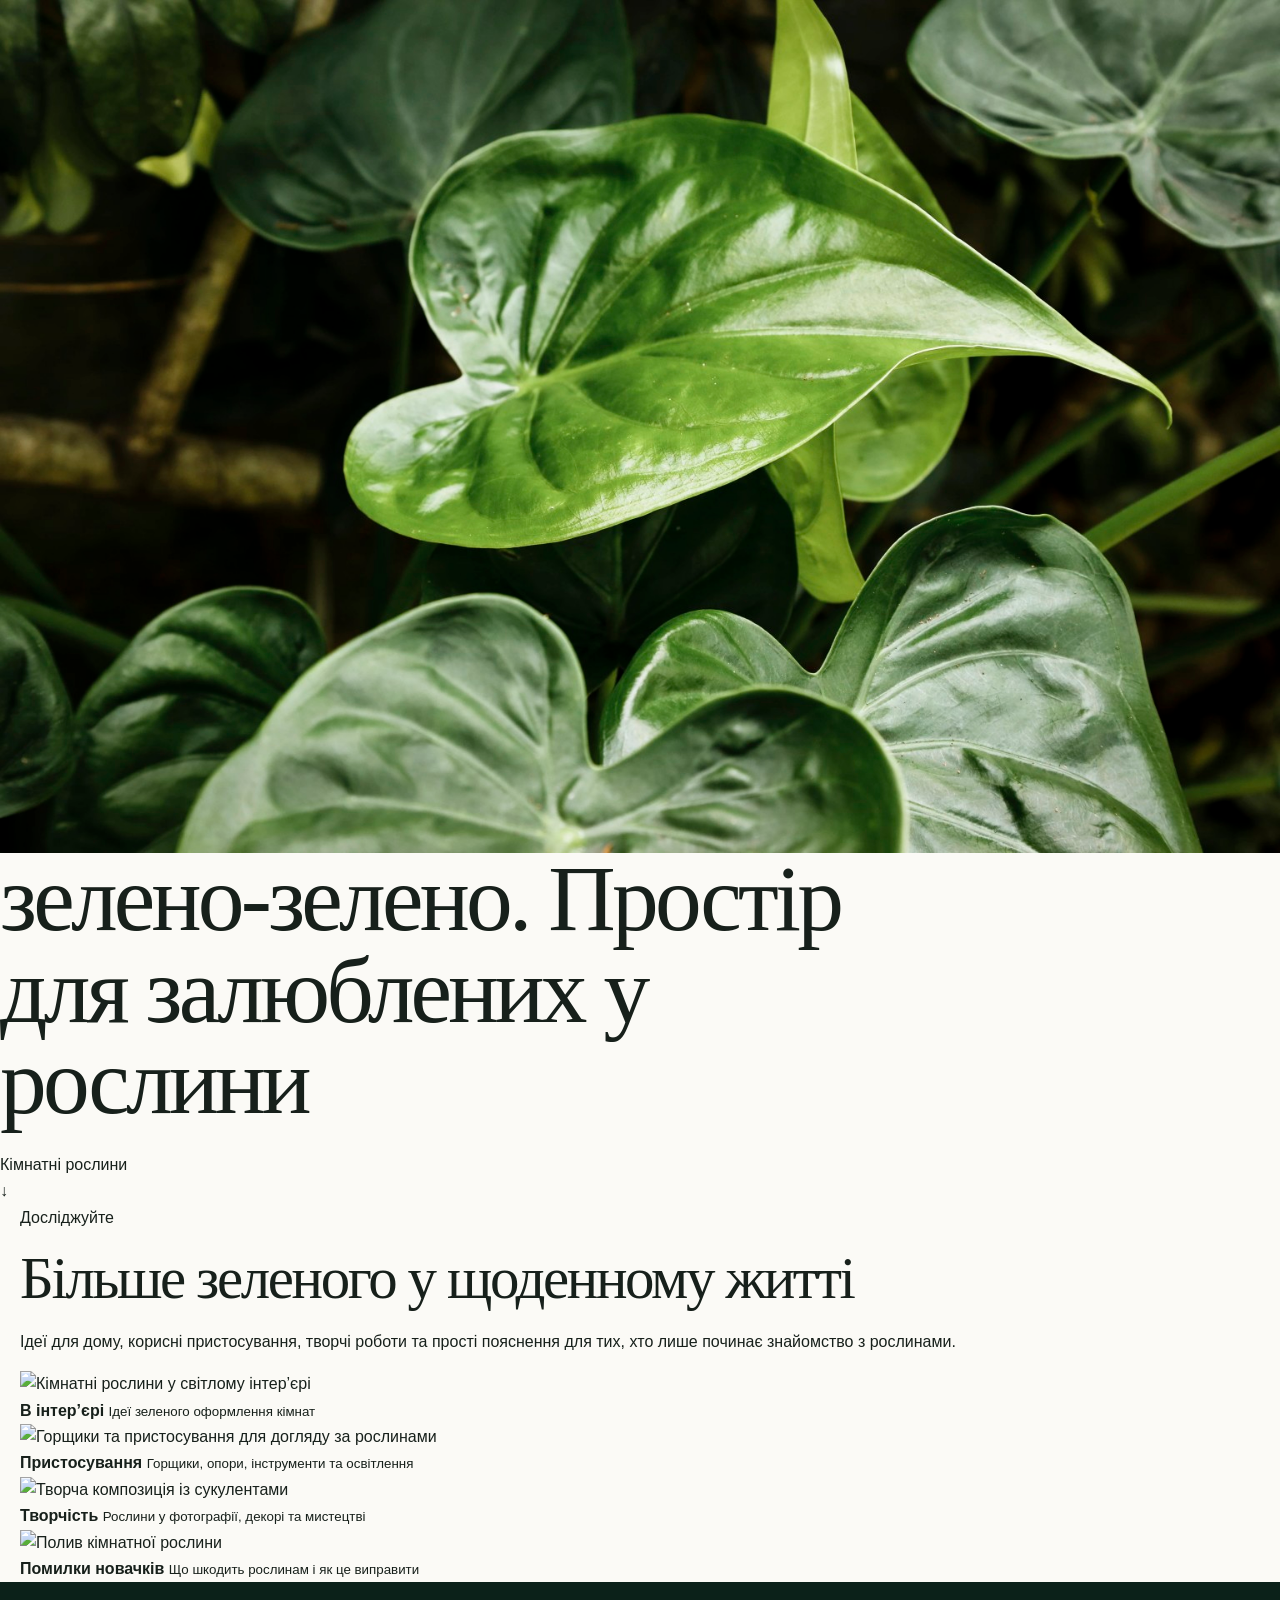
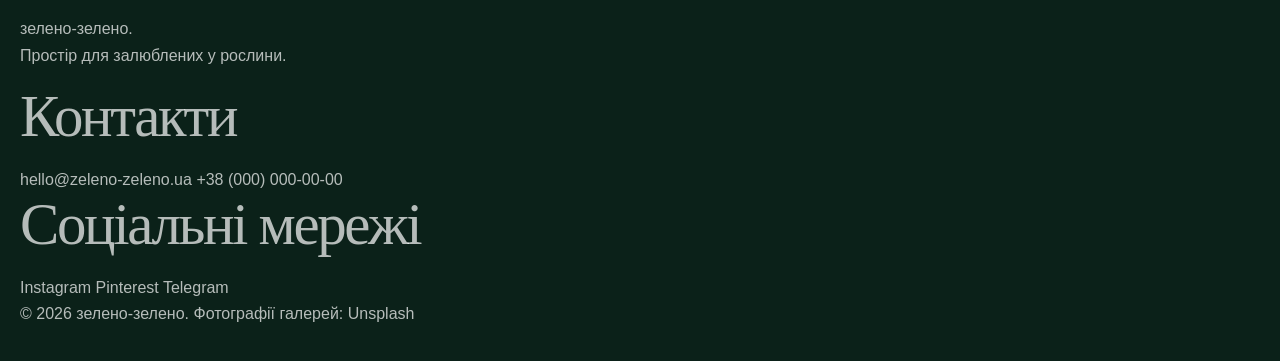
==== index.html @ 2b26a76f "Add files via upload" ====
<!doctype html>
<html lang="uk">
<head>
  <meta charset="utf-8">
  <meta name="viewport" content="width=device-width, initial-scale=1">
  <meta
    name="description"
    content="зелено-зелено. — простір для залюблених у кімнатні рослини, зелені інтер’єри та творчість."
  >

  <title>зелено-зелено. — простір для залюблених у рослини</title>

  <link rel="preconnect" href="https://fonts.googleapis.com">
  <link rel="preconnect" href="https://fonts.gstatic.com" crossorigin>
  <link
    href="https://fonts.googleapis.com/css2?family=Caveat:wght@500;600;700&family=Cormorant+Garamond:ital,wght@0,500;0,600;1,500;1,600&display=swap"
    rel="stylesheet"
  >

  <link rel="stylesheet" href="style.css">
</head>

<body class="home-page">
  <main>
    <!-- Повноекранне hero-фото -->
    <section class="home-hero" aria-labelledby="home-title">
      <img
        class="home-hero__image"
        src="assets/hero-home.webp"
        alt="Великі зелені листки кімнатної рослини"
      >

      <div class="home-hero__overlay" aria-hidden="true"></div>

      <div class="home-hero__content">
        <h1 class="home-hero__title" id="home-title">
          <span class="home-hero__title-main">зелено-зелено.</span>
          <span class="home-hero__title-subtitle">
            Простір для залюблених у рослини
          </span>
        </h1>

        <a class="hero-button" href="plants.html">
          Кімнатні рослини
        </a>
      </div>

      <a
        class="scroll-hint"
        href="#home-menu"
        aria-label="Перейти до розділів сайту"
      >
        <span aria-hidden="true">↓</span>
      </a>
    </section>

    <!-- Меню у вигляді чотирьох карток -->
    <section class="home-menu-section" id="home-menu">
      <div class="container section-intro home-intro">
        <p class="kicker">Досліджуйте</p>
        <h2>Більше зеленого у щоденному житті</h2>
        <p class="section-intro__text">
          Ідеї для дому, корисні пристосування, творчі роботи та прості
          пояснення для тих, хто лише починає знайомство з рослинами.
        </p>
      </div>

      <nav class="container home-menu-grid" aria-label="Основні розділи сайту">
        <a class="home-menu-card" href="interior.html">
          <img
            src="https://images.unsplash.com/photo-1485955900006-10f4d324d411?auto=format&fit=crop&w=1600&q=85"
            alt="Кімнатні рослини у світлому інтер’єрі"
            loading="lazy"
          >
          <span class="home-menu-card__overlay" aria-hidden="true"></span>
          <span class="home-menu-card__content">
            <strong>В інтер’єрі</strong>
            <small>Ідеї зеленого оформлення кімнат</small>
          </span>
        </a>

        <a class="home-menu-card" href="accessories.html">
          <img
            src="https://images.unsplash.com/photo-1501004318641-b39e6451bec6?auto=format&fit=crop&w=1600&q=85"
            alt="Горщики та пристосування для догляду за рослинами"
            loading="lazy"
          >
          <span class="home-menu-card__overlay" aria-hidden="true"></span>
          <span class="home-menu-card__content">
            <strong>Пристосування</strong>
            <small>Горщики, опори, інструменти та освітлення</small>
          </span>
        </a>

        <a class="home-menu-card" href="creativity.html">
          <img
            src="https://images.unsplash.com/photo-1459411621453-7b03977f4bfc?auto=format&fit=crop&w=1600&q=85"
            alt="Творча композиція із сукулентами"
            loading="lazy"
          >
          <span class="home-menu-card__overlay" aria-hidden="true"></span>
          <span class="home-menu-card__content">
            <strong>Творчість</strong>
            <small>Рослини у фотографії, декорі та мистецтві</small>
          </span>
        </a>

        <a class="home-menu-card" href="mistakes.html">
          <img
            src="https://images.unsplash.com/photo-1614594575810-3e2f83a9196b?auto=format&fit=crop&w=1600&q=85"
            alt="Полив кімнатної рослини"
            loading="lazy"
          >
          <span class="home-menu-card__overlay" aria-hidden="true"></span>
          <span class="home-menu-card__content">
            <strong>Помилки новачків</strong>
            <small>Що шкодить рослинам і як це виправити</small>
          </span>
        </a>
      </nav>
    </section>
  </main>

  <footer class="site-footer">
    <div class="container footer-grid">
      <div class="footer-about">
        <a class="footer-brand" href="index.html">зелено-зелено.</a>
        <p>Простір для залюблених у рослини.</p>
      </div>

      <div class="footer-column">
        <h2>Контакти</h2>
        <a href="mailto:hello@zeleno-zeleno.ua">hello@zeleno-zeleno.ua</a>
        <a href="tel:+380000000000">+38 (000) 000-00-00</a>
      </div>

      <div class="footer-column">
        <h2>Соціальні мережі</h2>
        <a href="#">Instagram</a>
        <a href="#">Pinterest</a>
        <a href="#">Telegram</a>
      </div>
    </div>

    <div class="container footer-bottom">
      <span>© 2026 зелено-зелено.</span>
      <span>Фотографії галерей: Unsplash</span>
    </div>
  </footer>

  <script src="script.js"></script>
</body>
</html>
---- style.css ----
:root {
  --green-950: #102b22;
  --green-900: #173a2d;
  --green-800: #22523e;
  --green-700: #2f6f50;
  --green-500: #6f9d78;
  --sage-200: #cbd9c7;
  --sage-100: #e4ebe0;
  --cream: #f6f3ea;
  --paper: #fbfaf6;
  --white: #ffffff;
  --ink: #17201b;
  --muted: #68736c;
  --line: rgba(23, 32, 27, 0.14);
  --danger: #a4483d;
  --shadow: 0 24px 80px rgba(16, 43, 34, 0.13);
  --radius-sm: 14px;
  --radius-md: 24px;
  --radius-lg: 36px;
  --container: 1240px;
}

* {
  box-sizing: border-box;
}

html {
  scroll-behavior: smooth;
}

body {
  margin: 0;
  color: var(--ink);
  background: var(--paper);
  font-family: "Manrope", sans-serif;
  font-size: 16px;
  line-height: 1.65;
}

body.modal-open {
  overflow: hidden;
}

img {
  display: block;
  width: 100%;
}

button,
input,
select,
textarea {
  font: inherit;
}

button,
a {
  -webkit-tap-highlight-color: transparent;
}

a {
  color: inherit;
  text-decoration: none;
}

button {
  color: inherit;
}

.container {
  width: min(calc(100% - 40px), var(--container));
  margin-inline: auto;
}

.sr-only {
  position: absolute;
  width: 1px;
  height: 1px;
  padding: 0;
  margin: -1px;
  overflow: hidden;
  clip: rect(0, 0, 0, 0);
  white-space: nowrap;
  border: 0;
}

.site-header {
  position: fixed;
  inset: 0 0 auto;
  z-index: 50;
  padding: 18px 0;
  color: var(--white);
  transition: 0.3s ease;
}

.site-header.is-scrolled {
  padding: 10px 0;
  color: var(--ink);
  background: rgba(251, 250, 246, 0.92);
  border-bottom: 1px solid var(--line);
  backdrop-filter: blur(16px);
}

.header-inner,
.main-nav,
.hero-actions,
.hero-facts,
.section-heading,
.catalog-toolbar,
.catalog-meta,
.service-card-heading,
.reminder-list-heading,
.footer-inner,
.footer-links,
.quiz-controls {
  display: flex;
  align-items: center;
}

.header-inner {
  justify-content: space-between;
  gap: 24px;
}

.logo {
  display: inline-flex;
  align-items: center;
  gap: 10px;
  font-weight: 800;
  letter-spacing: -0.02em;
}

.logo-mark {
  display: inline-grid;
  width: 34px;
  height: 34px;
  place-items: center;
  color: var(--green-950);
  background: var(--sage-200);
  border-radius: 50%;
}

.main-nav {
  gap: 26px;
  font-size: 14px;
  font-weight: 600;
}

.main-nav a:not(.nav-cta) {
  position: relative;
}

.main-nav a:not(.nav-cta)::after {
  position: absolute;
  content: "";
  right: 0;
  bottom: -5px;
  left: 0;
  height: 1px;
  background: currentColor;
  transform: scaleX(0);
  transform-origin: right;
  transition: transform 0.25s ease;
}

.main-nav a:hover::after {
  transform: scaleX(1);
  transform-origin: left;
}

.nav-cta {
  padding: 10px 17px;
  color: var(--green-950);
  background: var(--sage-200);
  border-radius: 999px;
}

.menu-toggle {
  display: none;
  width: 42px;
  height: 42px;
  padding: 10px;
  border: 0;
  background: transparent;
}

.menu-toggle span {
  display: block;
  height: 2px;
  margin: 5px 0;
  background: currentColor;
  border-radius: 10px;
}

.hero {
  position: relative;
  min-height: 96svh;
  display: grid;
  align-items: center;
  overflow: hidden;
  color: var(--white);
}

.hero-media,
.hero-overlay {
  position: absolute;
  inset: 0;
}

.hero-media {
  background-image: url("https://images.unsplash.com/photo-1618220179428-22790b461013?auto=format&fit=crop&w=2200&q=90");
  background-position: center 56%;
  background-size: cover;
  transform: scale(1.015);
}

.hero-overlay {
  background:
    linear-gradient(90deg, rgba(11, 34, 25, 0.83) 0%, rgba(11, 34, 25, 0.54) 44%, rgba(11, 34, 25, 0.08) 77%),
    linear-gradient(0deg, rgba(11, 34, 25, 0.4), transparent 45%);
}

.hero-content {
  position: relative;
  z-index: 1;
  padding-top: 130px;
}

.eyebrow {
  margin: 0 0 14px;
  font-size: 12px;
  font-weight: 800;
  letter-spacing: 0.16em;
  text-transform: uppercase;
}

.eyebrow.dark {
  color: var(--green-700);
}

h1,
h2,
h3,
p {
  margin-top: 0;
}

h1,
h2 {
  font-family: "Prata", serif;
  font-weight: 400;
  letter-spacing: -0.04em;
}

h1 {
  max-width: 850px;
  margin-bottom: 24px;
  font-size: clamp(52px, 7.3vw, 104px);
  line-height: 0.98;
}

h2 {
  margin-bottom: 18px;
  font-size: clamp(38px, 4.6vw, 66px);
  line-height: 1.08;
}

h3 {
  line-height: 1.25;
}

.hero-text {
  max-width: 700px;
  margin-bottom: 34px;
  color: rgba(255, 255, 255, 0.82);
  font-size: clamp(17px, 1.5vw, 21px);
}

.hero-actions {
  flex-wrap: wrap;
  gap: 14px;
}

.button {
  display: inline-flex;
  min-height: 52px;
  align-items: center;
  justify-content: center;
  padding: 0 24px;
  border: 1px solid transparent;
  border-radius: 999px;
  cursor: pointer;
  font-weight: 800;
  transition: transform 0.2s ease, background 0.2s ease, border 0.2s ease;
}

.button:hover {
  transform: translateY(-2px);
}

.button-primary {
  color: var(--green-950);
  background: var(--sage-200);
}

.button-primary:hover {
  background: #dbe6d7;
}

.button-ghost {
  color: var(--white);
  background: rgba(255, 255, 255, 0.08);
  border-color: rgba(255, 255, 255, 0.35);
  backdrop-filter: blur(10px);
}

.button-secondary {
  color: var(--green-950);
  background: transparent;
  border-color: rgba(16, 43, 34, 0.3);
}

.button-light {
  color: var(--green-950);
  background: var(--white);
}

.button-small {
  min-height: 48px;
  padding-inline: 18px;
}

.hero-facts {
  max-width: 720px;
  align-items: stretch;
  gap: 0;
  padding: 0;
  margin: 64px 0 0;
  list-style: none;
}

.hero-facts li {
  display: grid;
  min-width: 150px;
  gap: 3px;
  padding: 0 30px;
  border-left: 1px solid rgba(255, 255, 255, 0.3);
}

.hero-facts li:first-child {
  padding-left: 0;
  border-left: 0;
}

.hero-facts strong {
  font-size: 25px;
}

.hero-facts span {
  color: rgba(255, 255, 255, 0.65);
  font-size: 13px;
}

.hero-scroll {
  position: absolute;
  right: 4vw;
  bottom: 30px;
  z-index: 2;
  display: grid;
  width: 48px;
  height: 48px;
  place-items: center;
  color: var(--white);
  border: 1px solid rgba(255, 255, 255, 0.4);
  border-radius: 50%;
}

.section {
  padding: 110px 0;
}

.section-heading {
  justify-content: space-between;
  gap: 40px;
  margin-bottom: 48px;
}

.section-heading > div {
  max-width: 720px;
}

.section-heading > p {
  max-width: 430px;
  margin-bottom: 0;
  color: var(--muted);
}

.section-popular {
  background: var(--cream);
}

.popular-grid {
  display: grid;
  grid-template-columns: 1.45fr 0.9fr;
  grid-template-rows: 260px 260px;
  gap: 22px;
}

.feature-card {
  position: relative;
  min-height: 250px;
  overflow: hidden;
  border-radius: var(--radius-md);
}

.feature-card-large {
  grid-row: 1 / 3;
}

.feature-card img,
.gallery-item img {
  height: 100%;
  object-fit: cover;
  transition: transform 0.5s ease;
}

.feature-card:hover img,
.gallery-item:hover img {
  transform: scale(1.04);
}

.feature-card-overlay {
  position: absolute;
  inset: 0;
  background: linear-gradient(0deg, rgba(10, 28, 21, 0.82), rgba(10, 28, 21, 0.05) 70%);
}

.feature-card-content {
  position: absolute;
  right: 0;
  bottom: 0;
  left: 0;
  padding: 32px;
  color: var(--white);
}

.feature-card-content h3 {
  max-width: 620px;
  margin: 12px 0 14px;
  font-size: clamp(24px, 2.7vw, 40px);
  line-height: 1.16;
}

.feature-card:not(.feature-card-large) .feature-card-content h3 {
  font-size: 24px;
}

.feature-card-content a {
  font-weight: 800;
}

.tag {
  display: inline-flex;
  padding: 7px 11px;
  color: var(--green-950);
  background: var(--sage-200);
  border-radius: 999px;
  font-size: 11px;
  font-weight: 800;
  letter-spacing: 0.05em;
  text-transform: uppercase;
}

.tag-light {
  color: var(--green-950);
  background: rgba(255, 255, 255, 0.74);
}

.feature-card-text {
  display: flex;
  align-items: flex-end;
  justify-content: space-between;
  gap: 24px;
  padding: 32px;
  color: var(--white);
  background: var(--green-800);
}

.feature-card-text h3 {
  margin: 14px 0 10px;
  font-size: 25px;
}

.feature-card-text p {
  max-width: 480px;
  margin: 0;
  color: rgba(255, 255, 255, 0.7);
}

.circle-link {
  flex: 0 0 auto;
  display: grid;
  width: 52px;
  height: 52px;
  place-items: center;
  color: var(--green-950);
  background: var(--sage-200);
  border-radius: 50%;
  font-size: 22px;
}

.section-catalog {
  background: var(--paper);
}

.section-heading-catalog {
  margin-bottom: 30px;
}

.catalog-toolbar {
  align-items: flex-end;
  gap: 14px;
  padding: 20px;
  background: var(--white);
  border: 1px solid var(--line);
  border-radius: var(--radius-md);
  box-shadow: 0 12px 50px rgba(16, 43, 34, 0.05);
}

.catalog-toolbar label {
  display: grid;
  flex: 1;
  gap: 7px;
  min-width: 155px;
  color: var(--muted);
  font-size: 12px;
  font-weight: 800;
}

.catalog-toolbar input,
.catalog-toolbar select,
.watering-form input,
.contact-form input,
.contact-form textarea {
  width: 100%;
  min-height: 48px;
  padding: 0 14px;
  color: var(--ink);
  background: var(--paper);
  border: 1px solid var(--line);
  border-radius: 12px;
  outline: none;
  transition: border 0.2s ease, box-shadow 0.2s ease;
}

.catalog-toolbar input:focus,
.catalog-toolbar select:focus,
.watering-form input:focus,
.contact-form input:focus,
.contact-form textarea:focus {
  border-color: var(--green-700);
  box-shadow: 0 0 0 4px rgba(47, 111, 80, 0.12);
}

.search-field {
  position: relative;
  flex: 1.35 !important;
}

.search-field svg {
  position: absolute;
  bottom: 15px;
  left: 14px;
  width: 18px;
  fill: none;
  stroke: var(--muted);
  stroke-width: 1.8;
}

.search-field input {
  padding-left: 42px;
}

.catalog-meta {
  justify-content: space-between;
  gap: 20px;
  margin: 22px 0 30px;
}

.catalog-meta p {
  margin: 0;
  color: var(--muted);
}

.text-button {
  padding: 0;
  color: var(--green-700);
  background: transparent;
  border: 0;
  cursor: pointer;
  font-weight: 800;
}

.text-button.light {
  color: rgba(255, 255, 255, 0.74);
  font-size: 12px;
}

.plant-grid {
  display: grid;
  grid-template-columns: repeat(4, minmax(0, 1fr));
  gap: 22px;
}

.plant-card {
  overflow: hidden;
  background: var(--white);
  border: 1px solid var(--line);
  border-radius: var(--radius-md);
  transition: transform 0.25s ease, box-shadow 0.25s ease;
}

.plant-card:hover {
  transform: translateY(-6px);
  box-shadow: var(--shadow);
}

.plant-card-image {
  position: relative;
  height: 300px;
  overflow: hidden;
  background: var(--sage-100);
}

.plant-card-image img {
  height: 100%;
  object-fit: cover;
  transition: transform 0.45s ease;
}

.plant-card:hover .plant-card-image img {
  transform: scale(1.04);
}

.plant-safety {
  position: absolute;
  top: 14px;
  right: 14px;
  padding: 7px 10px;
  color: var(--green-950);
  background: rgba(255, 255, 255, 0.86);
  border-radius: 999px;
  backdrop-filter: blur(8px);
  font-size: 11px;
  font-weight: 800;
}

.plant-safety.toxic {
  color: #712b23;
  background: rgba(255, 231, 225, 0.9);
}

.plant-card-body {
  padding: 22px;
}

.plant-card h3 {
  margin-bottom: 3px;
  font-size: 21px;
}

.latin-name {
  margin-bottom: 18px;
  color: var(--muted);
  font-family: Georgia, serif;
  font-size: 14px;
  font-style: italic;
}

.plant-details {
  display: grid;
  grid-template-columns: repeat(2, 1fr);
  gap: 10px;
}

.plant-detail {
  padding-top: 10px;
  border-top: 1px solid var(--line);
}

.plant-detail span {
  display: block;
  color: var(--muted);
  font-size: 11px;
}

.plant-detail strong {
  font-size: 13px;
}

.empty-state {
  padding: 70px 20px;
  text-align: center;
  background: var(--cream);
  border-radius: var(--radius-md);
}

.empty-state > span {
  display: block;
  font-size: 48px;
}

.section-care {
  background: var(--sage-100);
}

.care-layout {
  display: grid;
  grid-template-columns: 0.95fr 1.05fr;
  gap: 44px;
  align-items: start;
}

.care-photo {
  position: sticky;
  top: 100px;
  height: 680px;
  overflow: hidden;
  border-radius: var(--radius-lg);
}

.care-photo img {
  height: 100%;
  object-fit: cover;
}

.care-photo-note {
  position: absolute;
  right: 22px;
  bottom: 22px;
  left: 22px;
  display: grid;
  gap: 4px;
  padding: 20px;
  color: var(--white);
  background: rgba(16, 43, 34, 0.78);
  border: 1px solid rgba(255, 255, 255, 0.2);
  border-radius: 18px;
  backdrop-filter: blur(16px);
}

.care-photo-note span {
  color: rgba(255, 255, 255, 0.72);
  font-size: 13px;
}

.accordion-item {
  border-bottom: 1px solid rgba(16, 43, 34, 0.2);
}

.accordion-trigger {
  display: flex;
  width: 100%;
  align-items: center;
  justify-content: space-between;
  gap: 18px;
  padding: 24px 0;
  text-align: left;
  background: transparent;
  border: 0;
  cursor: pointer;
  font-size: 18px;
  font-weight: 700;
}

.accordion-trigger span {
  display: flex;
  align-items: center;
  gap: 16px;
}

.accordion-trigger b {
  color: var(--green-700);
  font-size: 12px;
}

.accordion-trigger i {
  display: grid;
  flex: 0 0 auto;
  width: 34px;
  height: 34px;
  place-items: center;
  border: 1px solid rgba(16, 43, 34, 0.25);
  border-radius: 50%;
  font-style: normal;
}

.accordion-panel {
  max-width: 620px;
  padding: 0 54px 26px 40px;
  color: var(--muted);
}

.accordion-panel p {
  margin: 0;
}

.section-services {
  color: var(--white);
  background: var(--green-950);
}

.section-heading-light > p {
  color: rgba(255, 255, 255, 0.64);
}

.services-grid {
  display: grid;
  grid-template-columns: 1.2fr 0.8fr;
  gap: 24px;
}

.service-card {
  padding: clamp(26px, 4vw, 46px);
  background: rgba(255, 255, 255, 0.07);
  border: 1px solid rgba(255, 255, 255, 0.14);
  border-radius: var(--radius-lg);
}

.service-card-heading {
  gap: 16px;
  margin-bottom: 18px;
}

.service-card-heading h3 {
  margin: 8px 0 0;
  font-size: 30px;
}

.service-icon {
  display: grid;
  flex: 0 0 auto;
  width: 56px;
  height: 56px;
  place-items: center;
  color: var(--green-950);
  background: var(--sage-200);
  border-radius: 18px;
  font-size: 24px;
  font-weight: 800;
}

.service-card > p {
  color: rgba(255, 255, 255, 0.68);
}

.watering-form {
  display: grid;
  grid-template-columns: repeat(2, 1fr);
  gap: 14px;
  margin-top: 28px;
}

.watering-form label,
.contact-form label {
  display: grid;
  gap: 6px;
  font-size: 12px;
  font-weight: 800;
}

.watering-form input {
  color: var(--white);
  background: rgba(255, 255, 255, 0.08);
  border-color: rgba(255, 255, 255, 0.16);
}

.watering-form input::placeholder {
  color: rgba(255, 255, 255, 0.42);
}

.full-width {
  grid-column: 1 / -1;
}

.reminder-list-wrap {
  margin-top: 32px;
  padding-top: 24px;
  border-top: 1px solid rgba(255, 255, 255, 0.14);
}

.reminder-list-heading {
  justify-content: space-between;
  gap: 18px;
  margin-bottom: 12px;
}

.reminder-list {
  display: grid;
  gap: 10px;
}

.reminder-empty {
  margin: 0;
  color: rgba(255, 255, 255, 0.5);
  font-size: 14px;
}

.reminder-item {
  display: grid;
  grid-template-columns: auto 1fr auto;
  gap: 14px;
  align-items: center;
  padding: 13px;
  background: rgba(255, 255, 255, 0.07);
  border-radius: 14px;
}

.reminder-date {
  display: grid;
  width: 54px;
  height: 54px;
  place-items: center;
  color: var(--green-950);
  background: var(--sage-200);
  border-radius: 12px;
  line-height: 1.05;
}

.reminder-date strong {
  font-size: 18px;
}

.reminder-date span {
  font-size: 10px;
  font-weight: 800;
  text-transform: uppercase;
}

.reminder-copy strong,
.reminder-copy span {
  display: block;
}

.reminder-copy span {
  color: rgba(255, 255, 255, 0.55);
  font-size: 12px;
}

.reminder-delete {
  display: grid;
  width: 36px;
  height: 36px;
  place-items: center;
  color: rgba(255, 255, 255, 0.7);
  background: transparent;
  border: 1px solid rgba(255, 255, 255, 0.15);
  border-radius: 50%;
  cursor: pointer;
}

.service-card-quiz {
  display: flex;
  flex-direction: column;
}

.service-card-quiz .button {
  width: 100%;
  margin-top: auto;
}

.quiz-preview {
  display: grid;
  gap: 12px;
  margin: 28px 0 34px;
}

.quiz-preview > div {
  display: flex;
  align-items: center;
  gap: 12px;
  padding: 14px;
  background: rgba(255, 255, 255, 0.06);
  border-radius: 14px;
}

.quiz-preview span {
  display: grid;
  width: 32px;
  height: 32px;
  place-items: center;
  color: var(--green-950);
  background: var(--sage-200);
  border-radius: 50%;
  font-size: 12px;
  font-weight: 800;
}

.quiz-preview p {
  margin: 0;
  color: rgba(255, 255, 255, 0.74);
}

.section-gallery {
  background: var(--cream);
}

.gallery-grid {
  display: grid;
  grid-template-columns: 1fr 1fr 1fr;
  grid-template-rows: 310px 310px;
  gap: 20px;
}

.gallery-item {
  position: relative;
  overflow: hidden;
  margin: 0;
  border-radius: var(--radius-md);
}

.gallery-item-tall {
  grid-row: 1 / 3;
}

.gallery-item-wide {
  grid-column: 2 / 4;
}

.gallery-item::after {
  position: absolute;
  content: "";
  inset: 45% 0 0;
  background: linear-gradient(0deg, rgba(9, 25, 19, 0.7), transparent);
}

.gallery-item figcaption {
  position: absolute;
  right: 22px;
  bottom: 20px;
  left: 22px;
  z-index: 1;
  color: var(--white);
  font-weight: 800;
}

.section-faq {
  background: var(--paper);
}

.faq-layout {
  display: grid;
  grid-template-columns: 0.7fr 1.3fr;
  gap: 90px;
}

.faq-intro {
  align-self: start;
}

.faq-intro > p:not(.eyebrow) {
  color: var(--muted);
}

.faq-intro .button {
  margin-top: 14px;
}

.faq-accordion .accordion-panel {
  padding-left: 0;
}

.contact-section {
  padding: 100px 0;
  color: var(--white);
  background:
    linear-gradient(90deg, rgba(16, 43, 34, 0.95), rgba(16, 43, 34, 0.72)),
    url("https://images.unsplash.com/photo-1521334884684-d80222895322?auto=format&fit=crop&w=2000&q=85") center / cover;
}

.contact-inner {
  display: grid;
  grid-template-columns: 0.8fr 1.2fr;
  gap: 70px;
  align-items: start;
}

.contact-inner > div > p:last-child {
  max-width: 500px;
  color: rgba(255, 255, 255, 0.68);
}

.contact-form {
  display: grid;
  grid-template-columns: repeat(2, 1fr);
  gap: 14px;
  padding: 30px;
  background: rgba(255, 255, 255, 0.09);
  border: 1px solid rgba(255, 255, 255, 0.16);
  border-radius: var(--radius-lg);
  backdrop-filter: blur(14px);
}

.contact-form input,
.contact-form textarea {
  color: var(--white);
  background: rgba(255, 255, 255, 0.08);
  border-color: rgba(255, 255, 255, 0.18);
}

.contact-form textarea {
  min-height: 130px;
  padding-top: 12px;
  resize: vertical;
}

.contact-form input::placeholder,
.contact-form textarea::placeholder {
  color: rgba(255, 255, 255, 0.45);
}

.form-status {
  grid-column: 1 / -1;
  min-height: 20px;
  margin: 0;
  text-align: center;
  color: var(--sage-200);
  font-size: 13px;
}

.site-footer {
  padding: 34px 0;
  color: rgba(255, 255, 255, 0.7);
  background: #0b2119;
}

.footer-inner {
  justify-content: space-between;
  gap: 30px;
}

.footer-inner p {
  max-width: 520px;
  margin: 0;
  text-align: center;
  font-size: 13px;
}

.footer-logo {
  color: var(--white);
}

.footer-links {
  gap: 18px;
  font-size: 13px;
  font-weight: 700;
}

.modal[hidden] {
  display: none;
}

.modal {
  position: fixed;
  inset: 0;
  z-index: 100;
  display: grid;
  place-items: center;
  padding: 20px;
}

.modal-backdrop {
  position: absolute;
  inset: 0;
  background: rgba(7, 21, 16, 0.76);
  backdrop-filter: blur(8px);
}

.modal-dialog {
  position: relative;
  z-index: 1;
  width: min(100%, 650px);
  max-height: calc(100vh - 40px);
  overflow-y: auto;
  padding: clamp(24px, 5vw, 48px);
  background: var(--paper);
  border-radius: var(--radius-lg);
  box-shadow: var(--shadow);
}

.modal-close {
  position: absolute;
  top: 18px;
  right: 18px;
  display: grid;
  width: 40px;
  height: 40px;
  place-items: center;
  background: transparent;
  border: 1px solid var(--line);
  border-radius: 50%;
  cursor: pointer;
  font-size: 24px;
}

.quiz-header h2 {
  max-width: 500px;
  font-size: clamp(32px, 5vw, 48px);
}

.quiz-progress {
  height: 5px;
  margin: 24px 0 34px;
  overflow: hidden;
  background: var(--sage-100);
  border-radius: 999px;
}

.quiz-progress span {
  display: block;
  width: 25%;
  height: 100%;
  background: var(--green-700);
  border-radius: inherit;
  transition: width 0.25s ease;
}

.quiz-step h3 {
  margin-bottom: 20px;
  font-size: 24px;
}

.quiz-option {
  display: block;
  margin-bottom: 10px;
  cursor: pointer;
}

.quiz-option input {
  position: absolute;
  opacity: 0;
  pointer-events: none;
}

.quiz-option span {
  display: block;
  padding: 16px 18px;
  background: var(--white);
  border: 1px solid var(--line);
  border-radius: 14px;
  transition: 0.2s ease;
}

.quiz-option input:checked + span {
  color: var(--green-950);
  background: var(--sage-100);
  border-color: var(--green-700);
  box-shadow: 0 0 0 3px rgba(47, 111, 80, 0.1);
}

.quiz-controls {
  justify-content: flex-end;
  gap: 12px;
  margin-top: 26px;
}

.quiz-result {
  padding: 14px 0 4px;
  text-align: center;
}

.quiz-result-icon {
  display: grid;
  width: 72px;
  height: 72px;
  margin: 0 auto 18px;
  place-items: center;
  color: var(--green-950);
  background: var(--sage-200);
  border-radius: 50%;
  font-size: 28px;
}

.quiz-result h3 {
  margin-bottom: 12px;
  font-family: "Prata", serif;
  font-size: 34px;
  font-weight: 400;
}

.quiz-result p {
  color: var(--muted);
}

.quiz-result .button {
  margin-top: 12px;
}

.toast {
  position: fixed;
  right: 24px;
  bottom: 24px;
  z-index: 120;
  max-width: 360px;
  padding: 14px 18px;
  color: var(--white);
  background: var(--green-900);
  border-radius: 12px;
  box-shadow: var(--shadow);
  opacity: 0;
  pointer-events: none;
  transform: translateY(16px);
  transition: 0.25s ease;
}

.toast.is-visible {
  opacity: 1;
  transform: translateY(0);
}

@media (max-width: 1080px) {
  .main-nav {
    gap: 18px;
  }

  .catalog-toolbar {
    flex-wrap: wrap;
  }

  .catalog-toolbar label {
    flex: 1 1 calc(33.333% - 14px);
  }

  .search-field {
    flex-basis: 100% !important;
  }

  .plant-grid {
    grid-template-columns: repeat(3, minmax(0, 1fr));
  }

  .care-photo {
    height: 610px;
  }
}

@media (max-width: 860px) {
  .site-header {
    padding: 12px 0;
  }

  .menu-toggle {
    display: block;
  }

  .main-nav {
    position: absolute;
    top: calc(100% + 8px);
    right: 20px;
    left: 20px;
    display: none;
    align-items: stretch;
    flex-direction: column;
    gap: 0;
    padding: 14px;
    color: var(--ink);
    background: rgba(251, 250, 246, 0.97);
    border: 1px solid var(--line);
    border-radius: 18px;
    box-shadow: var(--shadow);
    backdrop-filter: blur(18px);
  }

  .main-nav.is-open {
    display: flex;
  }

  .main-nav a {
    padding: 12px;
  }

  .nav-cta {
    text-align: center;
  }

  .hero {
    min-height: 900px;
  }

  .hero-overlay {
    background: linear-gradient(90deg, rgba(11, 34, 25, 0.83), rgba(11, 34, 25, 0.35));
  }

  .section {
    padding: 82px 0;
  }

  .section-heading {
    align-items: flex-start;
    flex-direction: column;
    gap: 4px;
  }

  .popular-grid {
    grid-template-columns: 1fr;
    grid-template-rows: auto;
  }

  .feature-card-large {
    grid-row: auto;
    min-height: 520px;
  }

  .feature-card {
    min-height: 320px;
  }

  .feature-card-text {
    min-height: 280px;
  }

  .plant-grid {
    grid-template-columns: repeat(2, minmax(0, 1fr));
  }

  .care-layout,
  .services-grid,
  .faq-layout,
  .contact-inner {
    grid-template-columns: 1fr;
  }

  .care-photo {
    position: relative;
    top: auto;
    height: 520px;
  }

  .faq-layout,
  .contact-inner {
    gap: 46px;
  }

  .gallery-grid {
    grid-template-columns: 1fr 1fr;
    grid-template-rows: 320px 320px 320px;
  }

  .gallery-item-tall {
    grid-row: 1 / 3;
  }

  .gallery-item-wide {
    grid-column: 1 / 3;
  }

  .footer-inner {
    flex-direction: column;
  }
}

@media (max-width: 620px) {
  .container {
    width: min(calc(100% - 28px), var(--container));
  }

  .hero {
    min-height: 820px;
  }

  .hero-media {
    background-position: 62% center;
  }

  .hero-content {
    padding-top: 92px;
  }

  h1 {
    font-size: clamp(48px, 15vw, 68px);
  }

  h2 {
    font-size: clamp(35px, 11vw, 48px);
  }

  .hero-facts {
    align-items: flex-start;
    flex-direction: column;
    gap: 16px;
    margin-top: 42px;
  }

  .hero-facts li {
    width: 100%;
    grid-template-columns: 80px 1fr;
    align-items: center;
    padding: 0;
    border: 0;
  }

  .hero-scroll {
    display: none;
  }

  .feature-card-large {
    min-height: 460px;
  }

  .feature-card-content,
  .feature-card-text {
    padding: 24px;
  }

  .catalog-toolbar label {
    flex-basis: 100%;
  }

  .catalog-toolbar .button {
    width: 100%;
  }

  .catalog-meta {
    align-items: flex-start;
    flex-direction: column;
  }

  .plant-grid {
    grid-template-columns: 1fr;
  }

  .plant-card-image {
    height: 360px;
  }

  .care-photo {
    height: 450px;
    border-radius: var(--radius-md);
  }

  .accordion-trigger {
    font-size: 16px;
  }

  .accordion-panel {
    padding-left: 0;
  }

  .service-card {
    border-radius: var(--radius-md);
  }

  .service-card-heading {
    align-items: flex-start;
  }

  .service-card-heading h3 {
    font-size: 25px;
  }

  .watering-form,
  .contact-form {
    grid-template-columns: 1fr;
  }

  .gallery-grid {
    grid-template-columns: 1fr;
    grid-template-rows: repeat(4, 330px);
  }

  .gallery-item-tall,
  .gallery-item-wide {
    grid-row: auto;
    grid-column: auto;
  }

  .contact-form {
    padding: 22px;
  }

  .modal {
    padding: 10px;
  }

  .modal-dialog {
    max-height: calc(100vh - 20px);
    border-radius: 24px;
  }

  .quiz-controls .button {
    flex: 1;
  }

  .toast {
    right: 14px;
    bottom: 14px;
    left: 14px;
    max-width: none;
  }
}

@media (prefers-reduced-motion: reduce) {
  html {
    scroll-behavior: auto;
  }

  *,
  *::before,
  *::after {
    animation-duration: 0.01ms !important;
    animation-iteration-count: 1 !important;
    transition-duration: 0.01ms !important;
  }
}
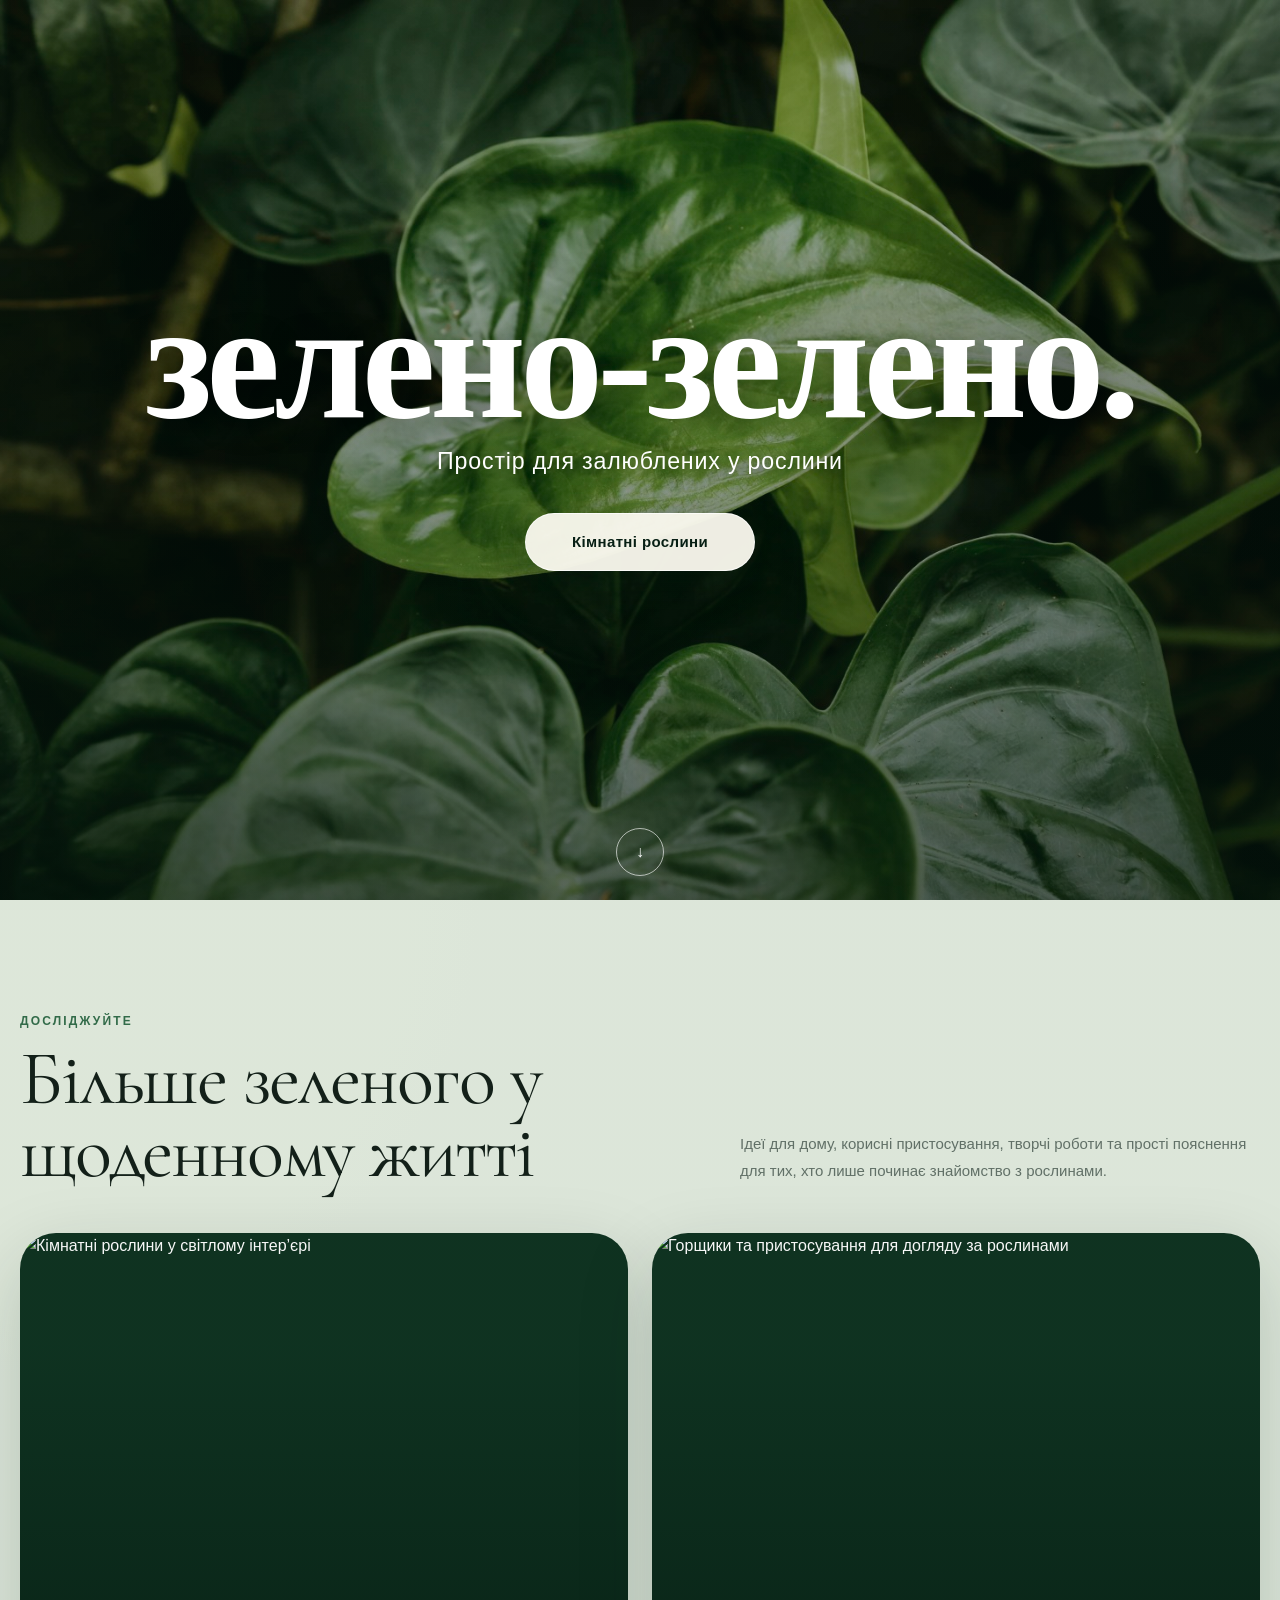
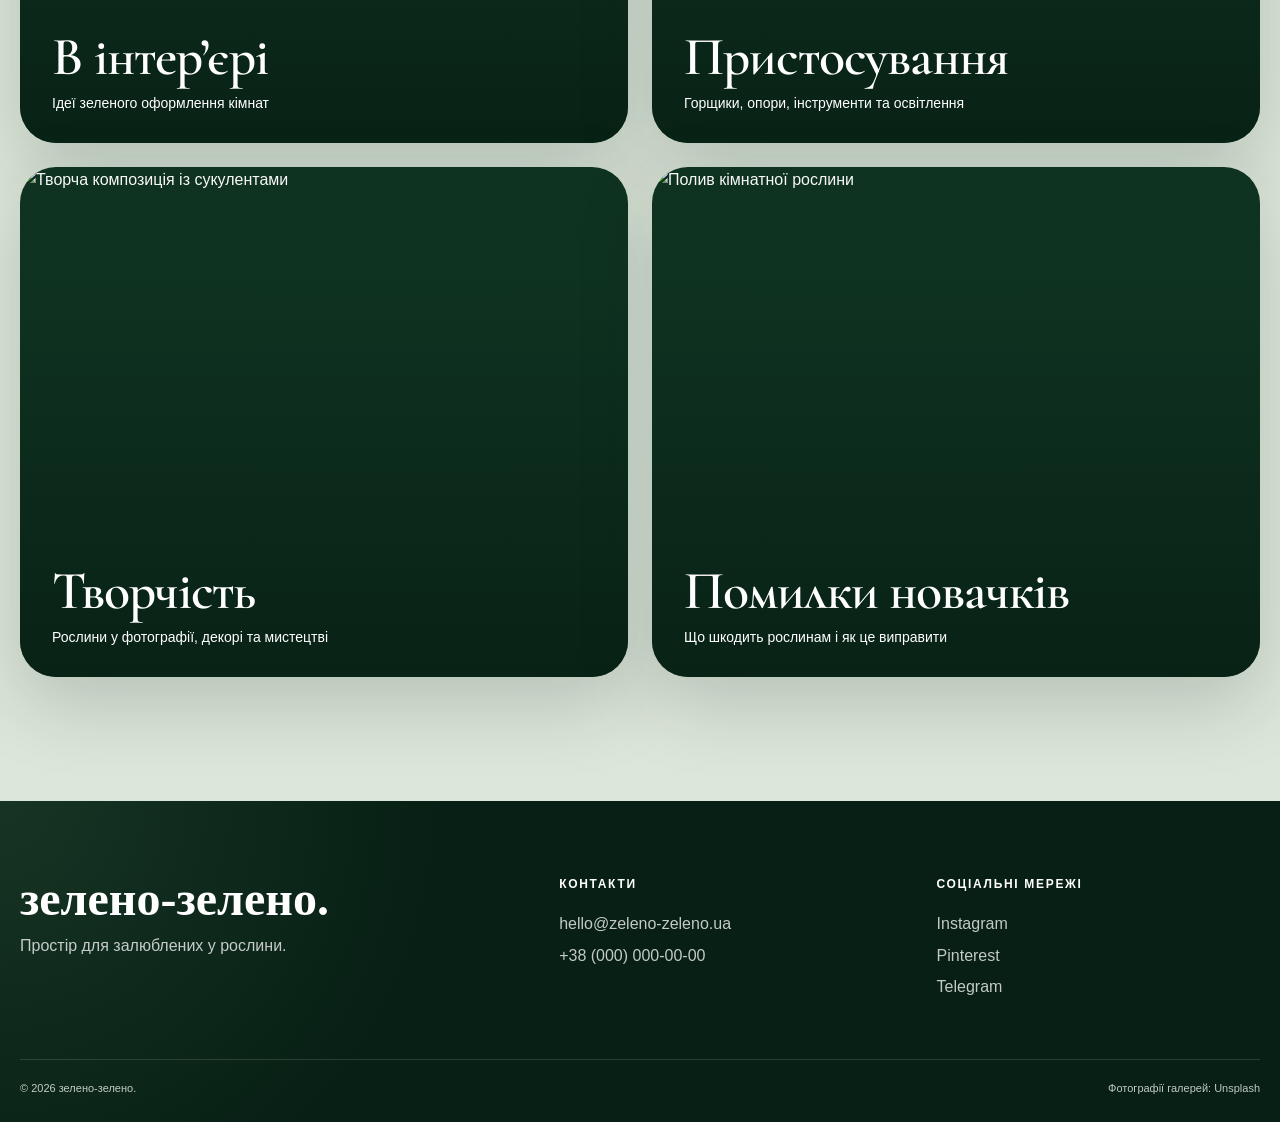
==== commit 24dac3a8: "Update meta description in index.html" ====
--- a/index.html
+++ b/index.html
@@ -5,7 +5,7 @@
   <meta name="viewport" content="width=device-width, initial-scale=1">
   <meta
     name="description"
-    content="зелено-зелено. — простір для залюблених у кімнатні рослини, зелені інтер’єри та творчість."
+    content="зелено-зелено — простір для залюблених у кімнатні рослини, зелені інтер’єри та творчість."
   >
 
   <title>зелено-зелено. — простір для залюблених у рослини</title>
--- a/style.css
+++ b/style.css
@@ -1,25 +1,34 @@
 :root {
-  --green-950: #102b22;
-  --green-900: #173a2d;
-  --green-800: #22523e;
-  --green-700: #2f6f50;
-  --green-500: #6f9d78;
-  --sage-200: #cbd9c7;
-  --sage-100: #e4ebe0;
-  --cream: #f6f3ea;
-  --paper: #fbfaf6;
+  --green-950: #071f14;
+  --green-900: #0f3321;
+  --green-850: #17432c;
+  --green-800: #1f5137;
+  --green-700: #326b49;
+  --green-600: #4d805f;
+  --green-500: #6d9674;
+  --green-300: #aec4aa;
+  --sage-200: #ceddc9;
+  --sage-100: #e5eee1;
+  --sage-050: #f1f5ed;
+  --cream: #f5f2e7;
+  --paper: #fafbf7;
   --white: #ffffff;
-  --ink: #17201b;
-  --muted: #68736c;
-  --line: rgba(23, 32, 27, 0.14);
-  --danger: #a4483d;
-  --shadow: 0 24px 80px rgba(16, 43, 34, 0.13);
+  --ink: #132019;
+  --muted: #617067;
+  --danger: #934b40;
+  --line: rgba(15, 51, 33, 0.16);
+  --shadow-soft: 0 16px 46px rgba(7, 31, 20, 0.11);
+  --shadow-strong: 0 26px 76px rgba(7, 31, 20, 0.18);
+  --container: 1240px;
   --radius-sm: 14px;
   --radius-md: 24px;
   --radius-lg: 36px;
-  --container: 1240px;
-}
-
+  --font-body: "Century Gothic", "Trebuchet MS", Arial, sans-serif;
+  --font-display: "Cormorant Garamond", Georgia, serif;
+  --font-handwritten: "Caveat", cursive;
+}
+
+/* Базові стилі */
 * {
   box-sizing: border-box;
 }
@@ -32,13 +41,8 @@
   margin: 0;
   color: var(--ink);
   background: var(--paper);
-  font-family: "Manrope", sans-serif;
-  font-size: 16px;
-  line-height: 1.65;
-}
-
-body.modal-open {
-  overflow: hidden;
+  font-family: var(--font-body);
+  line-height: 1.6;
 }
 
 img {
@@ -46,23 +50,17 @@
   width: 100%;
 }
 
-button,
-input,
-select,
-textarea {
-  font: inherit;
-}
-
-button,
-a {
-  -webkit-tap-highlight-color: transparent;
-}
-
 a {
   color: inherit;
   text-decoration: none;
 }
 
+button,
+input,
+select {
+  font: inherit;
+}
+
 button {
   color: inherit;
 }
@@ -72,476 +70,408 @@
   margin-inline: auto;
 }
 
-.sr-only {
+/* Головна сторінка */
+.home-page {
+  background: var(--green-950);
+}
+
+.home-hero {
+  position: relative;
+  min-height: 100vh;
+  min-height: 100svh;
+  display: grid;
+  place-items: center;
+  overflow: hidden;
+  color: var(--white);
+  background: var(--green-950);
+}
+
+.home-hero__image {
   position: absolute;
-  width: 1px;
-  height: 1px;
-  padding: 0;
-  margin: -1px;
-  overflow: hidden;
-  clip: rect(0, 0, 0, 0);
-  white-space: nowrap;
-  border: 0;
-}
-
-.site-header {
-  position: fixed;
-  inset: 0 0 auto;
-  z-index: 50;
-  padding: 18px 0;
-  color: var(--white);
-  transition: 0.3s ease;
-}
-
-.site-header.is-scrolled {
-  padding: 10px 0;
-  color: var(--ink);
-  background: rgba(251, 250, 246, 0.92);
-  border-bottom: 1px solid var(--line);
-  backdrop-filter: blur(16px);
-}
-
-.header-inner,
-.main-nav,
-.hero-actions,
-.hero-facts,
-.section-heading,
-.catalog-toolbar,
-.catalog-meta,
-.service-card-heading,
-.reminder-list-heading,
-.footer-inner,
-.footer-links,
-.quiz-controls {
+  inset: 0;
+  height: 100%;
+  object-fit: cover;
+  object-position: center;
+}
+
+.home-hero__overlay {
+  position: absolute;
+  inset: 0;
+  background:
+    radial-gradient(circle at center, rgba(6, 27, 17, 0.06), rgba(6, 27, 17, 0.34)),
+    linear-gradient(180deg, rgba(3, 19, 11, 0.15), rgba(3, 19, 11, 0.54));
+}
+
+.home-hero__content {
+  position: relative;
+  z-index: 2;
+  width: min(calc(100% - 32px), 1100px);
+  padding: 56px 0 88px;
+  text-align: center;
+}
+
+.home-hero__title {
   display: flex;
   align-items: center;
-}
-
-.header-inner {
+  flex-direction: column;
+  gap: 18px;
+  margin: 0 0 34px;
+  font-weight: 400;
+}
+
+.home-hero__title-main {
+  display: block;
+  font-family: var(--font-handwritten);
+  font-size: clamp(5.8rem, 13vw, 11rem);
+  font-weight: 600;
+  line-height: 0.78;
+  letter-spacing: -0.035em;
+  text-shadow: 0 5px 30px rgba(0, 0, 0, 0.34);
+}
+
+.home-hero__title-subtitle {
+  display: block;
+  max-width: 760px;
+  font-family: var(--font-body);
+  font-size: clamp(1rem, 2vw, 1.45rem);
+  font-weight: 400;
+  line-height: 1.45;
+  letter-spacing: 0.035em;
+  text-wrap: balance;
+  text-shadow: 0 3px 20px rgba(0, 0, 0, 0.58);
+}
+
+.hero-button {
+  display: inline-flex;
+  min-width: 230px;
+  min-height: 58px;
+  align-items: center;
+  justify-content: center;
+  padding: 15px 30px;
+  color: var(--green-950);
+  background: rgba(248, 247, 237, 0.96);
+  border: 1px solid rgba(255, 255, 255, 0.72);
+  border-radius: 999px;
+  font-family: var(--font-body);
+  font-size: 15px;
+  font-weight: 700;
+  letter-spacing: 0.025em;
+  box-shadow: 0 16px 42px rgba(4, 24, 14, 0.28);
+  transition:
+    transform 0.25s ease,
+    background 0.25s ease,
+    box-shadow 0.25s ease;
+}
+
+.hero-button:hover,
+.hero-button:focus-visible {
+  transform: translateY(-3px);
+  background: var(--white);
+  box-shadow: 0 20px 50px rgba(4, 24, 14, 0.36);
+}
+
+.scroll-hint {
+  position: absolute;
+  z-index: 2;
+  bottom: 24px;
+  left: 50%;
+  display: grid;
+  width: 48px;
+  height: 48px;
+  place-items: center;
+  color: var(--white);
+  border: 1px solid rgba(255, 255, 255, 0.62);
+  border-radius: 50%;
+  transform: translateX(-50%);
+  transition:
+    background 0.25s ease,
+    transform 0.25s ease;
+}
+
+.scroll-hint:hover {
+  background: rgba(255, 255, 255, 0.14);
+  transform: translateX(-50%) translateY(3px);
+}
+
+.home-menu-section {
+  padding: 112px 0 124px;
+  background:
+    linear-gradient(rgba(229, 238, 225, 0.96), rgba(229, 238, 225, 0.96)),
+    radial-gradient(circle at top left, rgba(77, 128, 95, 0.16), transparent 44%);
+}
+
+.section-intro {
+  margin-bottom: 44px;
+}
+
+.home-intro {
+  display: grid;
+  grid-template-columns: minmax(0, 1fr) minmax(280px, 520px);
+  column-gap: 70px;
+  align-items: end;
+}
+
+.kicker {
+  grid-column: 1 / -1;
+  margin: 0 0 12px;
+  color: var(--green-700);
+  font-size: 12px;
+  font-weight: 700;
+  letter-spacing: 0.18em;
+  text-transform: uppercase;
+}
+
+.kicker.light {
+  color: rgba(255, 255, 255, 0.74);
+}
+
+.section-intro h2 {
+  margin: 0;
+  font-family: var(--font-display);
+  font-size: clamp(3rem, 6vw, 5.25rem);
+  font-weight: 400;
+  line-height: 0.95;
+  letter-spacing: -0.025em;
+  text-wrap: balance;
+}
+
+.section-intro__text {
+  margin: 0 0 5px;
+  color: var(--muted);
+  font-size: 15px;
+  line-height: 1.8;
+}
+
+.home-menu-grid {
+  display: grid;
+  grid-template-columns: repeat(2, minmax(0, 1fr));
+  gap: 24px;
+}
+
+.home-menu-card {
+  position: relative;
+  min-height: clamp(360px, 40vw, 510px);
+  overflow: hidden;
+  color: var(--white);
+  background: var(--green-900);
+  border-radius: var(--radius-lg);
+  box-shadow: var(--shadow-strong);
+  isolation: isolate;
+}
+
+.home-menu-card img {
+  position: absolute;
+  inset: 0;
+  height: 100%;
+  object-fit: cover;
+  transition: transform 0.55s ease;
+}
+
+.home-menu-card__overlay {
+  position: absolute;
+  inset: 0;
+  z-index: 1;
+  background:
+    linear-gradient(180deg, rgba(7, 31, 20, 0.03) 22%, rgba(7, 31, 20, 0.84) 100%);
+  transition: background 0.35s ease;
+}
+
+.home-menu-card__content {
+  position: absolute;
+  z-index: 2;
+  right: 32px;
+  bottom: 30px;
+  left: 32px;
+}
+
+.home-menu-card__content strong {
+  display: block;
+  font-family: var(--font-display);
+  font-size: clamp(2.35rem, 4.2vw, 3.65rem);
+  font-weight: 600;
+  line-height: 0.95;
+  letter-spacing: -0.02em;
+}
+
+.home-menu-card__content small {
+  display: block;
+  max-width: 470px;
+  margin-top: 11px;
+  font-family: var(--font-body);
+  font-size: 14px;
+  line-height: 1.45;
+}
+
+.home-menu-card:hover img,
+.home-menu-card:focus-visible img {
+  transform: scale(1.05);
+}
+
+.home-menu-card:hover .home-menu-card__overlay,
+.home-menu-card:focus-visible .home-menu-card__overlay {
+  background:
+    linear-gradient(180deg, rgba(7, 31, 20, 0.02) 16%, rgba(7, 31, 20, 0.9) 100%);
+}
+
+/* Внутрішні сторінки */
+.inner-header {
+  position: sticky;
+  top: 0;
+  z-index: 30;
+  color: var(--white);
+  background: rgba(7, 31, 20, 0.96);
+  border-bottom: 1px solid rgba(255, 255, 255, 0.1);
+  backdrop-filter: blur(14px);
+}
+
+.inner-header-row {
+  min-height: 74px;
+  display: flex;
+  align-items: center;
   justify-content: space-between;
+  gap: 28px;
+}
+
+.inner-logo {
+  font-family: var(--font-handwritten);
+  font-size: 34px;
+  font-weight: 600;
+  line-height: 1;
+}
+
+.inner-nav {
+  display: flex;
+  align-items: center;
+  justify-content: flex-end;
   gap: 24px;
-}
-
-.logo {
-  display: inline-flex;
-  align-items: center;
-  gap: 10px;
-  font-weight: 800;
-  letter-spacing: -0.02em;
-}
-
-.logo-mark {
-  display: inline-grid;
-  width: 34px;
-  height: 34px;
-  place-items: center;
-  color: var(--green-950);
-  background: var(--sage-200);
-  border-radius: 50%;
-}
-
-.main-nav {
-  gap: 26px;
-  font-size: 14px;
-  font-weight: 600;
-}
-
-.main-nav a:not(.nav-cta) {
+  font-size: 13px;
+  font-weight: 700;
+}
+
+.inner-nav a {
   position: relative;
-}
-
-.main-nav a:not(.nav-cta)::after {
+  padding: 7px 0;
+}
+
+.inner-nav a::after {
+  content: "";
   position: absolute;
-  content: "";
   right: 0;
-  bottom: -5px;
+  bottom: 0;
   left: 0;
   height: 1px;
-  background: currentColor;
+  background: var(--sage-200);
   transform: scaleX(0);
-  transform-origin: right;
-  transition: transform 0.25s ease;
-}
-
-.main-nav a:hover::after {
+  transform-origin: center;
+  transition: transform 0.2s ease;
+}
+
+.inner-nav a:hover::after,
+.inner-nav a[aria-current="page"]::after {
   transform: scaleX(1);
-  transform-origin: left;
-}
-
-.nav-cta {
-  padding: 10px 17px;
-  color: var(--green-950);
-  background: var(--sage-200);
-  border-radius: 999px;
-}
-
-.menu-toggle {
+}
+
+.nav-toggle {
   display: none;
-  width: 42px;
-  height: 42px;
+  width: 46px;
+  height: 46px;
   padding: 10px;
+  color: var(--white);
+  background: transparent;
   border: 0;
-  background: transparent;
-}
-
-.menu-toggle span {
+  cursor: pointer;
+}
+
+.nav-toggle span {
   display: block;
   height: 2px;
   margin: 5px 0;
   background: currentColor;
-  border-radius: 10px;
-}
-
-.hero {
-  position: relative;
-  min-height: 96svh;
-  display: grid;
-  align-items: center;
-  overflow: hidden;
-  color: var(--white);
-}
-
-.hero-media,
-.hero-overlay {
-  position: absolute;
-  inset: 0;
-}
-
-.hero-media {
-  background-image: url("https://images.unsplash.com/photo-1618220179428-22790b461013?auto=format&fit=crop&w=2200&q=90");
-  background-position: center 56%;
-  background-size: cover;
-  transform: scale(1.015);
-}
-
-.hero-overlay {
+  border-radius: 99px;
+}
+
+.page-hero {
+  min-height: 390px;
+  display: grid;
+  align-items: end;
+  color: var(--white);
   background:
-    linear-gradient(90deg, rgba(11, 34, 25, 0.83) 0%, rgba(11, 34, 25, 0.54) 44%, rgba(11, 34, 25, 0.08) 77%),
-    linear-gradient(0deg, rgba(11, 34, 25, 0.4), transparent 45%);
-}
-
-.hero-content {
-  position: relative;
-  z-index: 1;
-  padding-top: 130px;
-}
-
-.eyebrow {
-  margin: 0 0 14px;
-  font-size: 12px;
-  font-weight: 800;
-  letter-spacing: 0.16em;
-  text-transform: uppercase;
-}
-
-.eyebrow.dark {
-  color: var(--green-700);
-}
-
-h1,
-h2,
-h3,
-p {
-  margin-top: 0;
-}
-
-h1,
-h2 {
-  font-family: "Prata", serif;
-  font-weight: 400;
-  letter-spacing: -0.04em;
-}
-
-h1 {
-  max-width: 850px;
+    linear-gradient(110deg, rgba(7, 31, 20, 0.94), rgba(31, 81, 55, 0.66)),
+    url("https://images.unsplash.com/photo-1497250681960-ef046c08a56e?auto=format&fit=crop&w=2200&q=85") center / cover;
+}
+
+.page-hero-plants {
+  background:
+    linear-gradient(110deg, rgba(7, 31, 20, 0.94), rgba(31, 81, 55, 0.62)),
+    url("assets/hero-home.webp") center / cover;
+}
+
+.page-hero-copy {
+  padding: 78px 0 64px;
+}
+
+.page-hero h1 {
+  margin: 0;
+  font-family: var(--font-display);
+  font-size: clamp(3.7rem, 8vw, 6.6rem);
+  font-weight: 500;
+  line-height: 0.92;
+  letter-spacing: -0.03em;
+}
+
+.page-hero-copy > p:last-child {
+  max-width: 700px;
+  margin: 18px 0 0;
+  color: rgba(255, 255, 255, 0.84);
+  font-size: 17px;
+}
+
+/* Каталог */
+.catalog-section,
+.gallery-section,
+.mistakes-section {
+  padding: 82px 0 112px;
+}
+
+.source-note {
+  margin-bottom: 28px;
+  padding: 20px 22px;
+  color: var(--green-950);
+  background: var(--sage-100);
+  border: 1px solid rgba(50, 107, 73, 0.18);
+  border-radius: 18px;
+}
+
+.source-note a {
+  font-weight: 700;
+  text-decoration: underline;
+  text-underline-offset: 3px;
+}
+
+.filters {
+  display: grid;
+  grid-template-columns: minmax(240px, 1.5fr) repeat(3, minmax(170px, 1fr)) auto;
+  gap: 14px;
+  align-items: end;
   margin-bottom: 24px;
-  font-size: clamp(52px, 7.3vw, 104px);
-  line-height: 0.98;
-}
-
-h2 {
-  margin-bottom: 18px;
-  font-size: clamp(38px, 4.6vw, 66px);
-  line-height: 1.08;
-}
-
-h3 {
-  line-height: 1.25;
-}
-
-.hero-text {
-  max-width: 700px;
-  margin-bottom: 34px;
-  color: rgba(255, 255, 255, 0.82);
-  font-size: clamp(17px, 1.5vw, 21px);
-}
-
-.hero-actions {
-  flex-wrap: wrap;
-  gap: 14px;
-}
-
-.button {
-  display: inline-flex;
-  min-height: 52px;
-  align-items: center;
-  justify-content: center;
-  padding: 0 24px;
-  border: 1px solid transparent;
-  border-radius: 999px;
-  cursor: pointer;
-  font-weight: 800;
-  transition: transform 0.2s ease, background 0.2s ease, border 0.2s ease;
-}
-
-.button:hover {
-  transform: translateY(-2px);
-}
-
-.button-primary {
-  color: var(--green-950);
-  background: var(--sage-200);
-}
-
-.button-primary:hover {
-  background: #dbe6d7;
-}
-
-.button-ghost {
-  color: var(--white);
-  background: rgba(255, 255, 255, 0.08);
-  border-color: rgba(255, 255, 255, 0.35);
-  backdrop-filter: blur(10px);
-}
-
-.button-secondary {
-  color: var(--green-950);
-  background: transparent;
-  border-color: rgba(16, 43, 34, 0.3);
-}
-
-.button-light {
-  color: var(--green-950);
-  background: var(--white);
-}
-
-.button-small {
-  min-height: 48px;
-  padding-inline: 18px;
-}
-
-.hero-facts {
-  max-width: 720px;
-  align-items: stretch;
-  gap: 0;
-  padding: 0;
-  margin: 64px 0 0;
-  list-style: none;
-}
-
-.hero-facts li {
-  display: grid;
-  min-width: 150px;
-  gap: 3px;
-  padding: 0 30px;
-  border-left: 1px solid rgba(255, 255, 255, 0.3);
-}
-
-.hero-facts li:first-child {
-  padding-left: 0;
-  border-left: 0;
-}
-
-.hero-facts strong {
-  font-size: 25px;
-}
-
-.hero-facts span {
-  color: rgba(255, 255, 255, 0.65);
-  font-size: 13px;
-}
-
-.hero-scroll {
-  position: absolute;
-  right: 4vw;
-  bottom: 30px;
-  z-index: 2;
-  display: grid;
-  width: 48px;
-  height: 48px;
-  place-items: center;
-  color: var(--white);
-  border: 1px solid rgba(255, 255, 255, 0.4);
-  border-radius: 50%;
-}
-
-.section {
-  padding: 110px 0;
-}
-
-.section-heading {
-  justify-content: space-between;
-  gap: 40px;
-  margin-bottom: 48px;
-}
-
-.section-heading > div {
-  max-width: 720px;
-}
-
-.section-heading > p {
-  max-width: 430px;
-  margin-bottom: 0;
-  color: var(--muted);
-}
-
-.section-popular {
-  background: var(--cream);
-}
-
-.popular-grid {
-  display: grid;
-  grid-template-columns: 1.45fr 0.9fr;
-  grid-template-rows: 260px 260px;
-  gap: 22px;
-}
-
-.feature-card {
-  position: relative;
-  min-height: 250px;
-  overflow: hidden;
-  border-radius: var(--radius-md);
-}
-
-.feature-card-large {
-  grid-row: 1 / 3;
-}
-
-.feature-card img,
-.gallery-item img {
-  height: 100%;
-  object-fit: cover;
-  transition: transform 0.5s ease;
-}
-
-.feature-card:hover img,
-.gallery-item:hover img {
-  transform: scale(1.04);
-}
-
-.feature-card-overlay {
-  position: absolute;
-  inset: 0;
-  background: linear-gradient(0deg, rgba(10, 28, 21, 0.82), rgba(10, 28, 21, 0.05) 70%);
-}
-
-.feature-card-content {
-  position: absolute;
-  right: 0;
-  bottom: 0;
-  left: 0;
-  padding: 32px;
-  color: var(--white);
-}
-
-.feature-card-content h3 {
-  max-width: 620px;
-  margin: 12px 0 14px;
-  font-size: clamp(24px, 2.7vw, 40px);
-  line-height: 1.16;
-}
-
-.feature-card:not(.feature-card-large) .feature-card-content h3 {
-  font-size: 24px;
-}
-
-.feature-card-content a {
-  font-weight: 800;
-}
-
-.tag {
-  display: inline-flex;
-  padding: 7px 11px;
-  color: var(--green-950);
-  background: var(--sage-200);
-  border-radius: 999px;
-  font-size: 11px;
-  font-weight: 800;
-  letter-spacing: 0.05em;
-  text-transform: uppercase;
-}
-
-.tag-light {
-  color: var(--green-950);
-  background: rgba(255, 255, 255, 0.74);
-}
-
-.feature-card-text {
-  display: flex;
-  align-items: flex-end;
-  justify-content: space-between;
-  gap: 24px;
-  padding: 32px;
-  color: var(--white);
-  background: var(--green-800);
-}
-
-.feature-card-text h3 {
-  margin: 14px 0 10px;
-  font-size: 25px;
-}
-
-.feature-card-text p {
-  max-width: 480px;
-  margin: 0;
-  color: rgba(255, 255, 255, 0.7);
-}
-
-.circle-link {
-  flex: 0 0 auto;
-  display: grid;
-  width: 52px;
-  height: 52px;
-  place-items: center;
-  color: var(--green-950);
-  background: var(--sage-200);
-  border-radius: 50%;
-  font-size: 22px;
-}
-
-.section-catalog {
-  background: var(--paper);
-}
-
-.section-heading-catalog {
-  margin-bottom: 30px;
-}
-
-.catalog-toolbar {
-  align-items: flex-end;
-  gap: 14px;
-  padding: 20px;
+  padding: 18px;
   background: var(--white);
   border: 1px solid var(--line);
-  border-radius: var(--radius-md);
-  box-shadow: 0 12px 50px rgba(16, 43, 34, 0.05);
-}
-
-.catalog-toolbar label {
-  display: grid;
-  flex: 1;
+  border-radius: 22px;
+  box-shadow: 0 12px 35px rgba(15, 51, 33, 0.06);
+}
+
+.filters label {
+  display: grid;
   gap: 7px;
-  min-width: 155px;
   color: var(--muted);
-  font-size: 12px;
-  font-weight: 800;
-}
-
-.catalog-toolbar input,
-.catalog-toolbar select,
-.watering-form input,
-.contact-form input,
-.contact-form textarea {
+  font-size: 11px;
+  font-weight: 700;
+  letter-spacing: 0.04em;
+}
+
+.filters input,
+.filters select {
   width: 100%;
   min-height: 48px;
   padding: 0 14px;
@@ -550,84 +480,66 @@
   border: 1px solid var(--line);
   border-radius: 12px;
   outline: none;
-  transition: border 0.2s ease, box-shadow 0.2s ease;
-}
-
-.catalog-toolbar input:focus,
-.catalog-toolbar select:focus,
-.watering-form input:focus,
-.contact-form input:focus,
-.contact-form textarea:focus {
-  border-color: var(--green-700);
-  box-shadow: 0 0 0 4px rgba(47, 111, 80, 0.12);
-}
-
-.search-field {
-  position: relative;
-  flex: 1.35 !important;
-}
-
-.search-field svg {
-  position: absolute;
-  bottom: 15px;
-  left: 14px;
-  width: 18px;
-  fill: none;
-  stroke: var(--muted);
-  stroke-width: 1.8;
-}
-
-.search-field input {
-  padding-left: 42px;
-}
-
-.catalog-meta {
-  justify-content: space-between;
-  gap: 20px;
-  margin: 22px 0 30px;
-}
-
-.catalog-meta p {
+}
+
+.filters input:focus,
+.filters select:focus {
+  border-color: var(--green-600);
+  box-shadow: 0 0 0 3px rgba(77, 128, 95, 0.13);
+}
+
+.reset-button {
+  min-height: 48px;
+  padding: 0 18px;
+  color: var(--white);
+  background: var(--green-800);
+  border: 0;
+  border-radius: 12px;
+  cursor: pointer;
+  font-weight: 700;
+}
+
+.catalog-line {
+  display: flex;
+  justify-content: flex-end;
+  margin-bottom: 18px;
+  color: var(--muted);
+  font-size: 13px;
+}
+
+.catalog-line p {
   margin: 0;
-  color: var(--muted);
-}
-
-.text-button {
-  padding: 0;
-  color: var(--green-700);
-  background: transparent;
-  border: 0;
-  cursor: pointer;
-  font-weight: 800;
-}
-
-.text-button.light {
-  color: rgba(255, 255, 255, 0.74);
-  font-size: 12px;
 }
 
 .plant-grid {
   display: grid;
-  grid-template-columns: repeat(4, minmax(0, 1fr));
+  grid-template-columns: repeat(3, minmax(0, 1fr));
   gap: 22px;
 }
 
 .plant-card {
+  display: flex;
+  min-width: 0;
   overflow: hidden;
+  flex-direction: column;
   background: var(--white);
   border: 1px solid var(--line);
-  border-radius: var(--radius-md);
-  transition: transform 0.25s ease, box-shadow 0.25s ease;
+  border-radius: 24px;
+  box-shadow: 0 14px 42px rgba(15, 51, 33, 0.07);
+  transition:
+    transform 0.25s ease,
+    box-shadow 0.25s ease;
 }
 
 .plant-card:hover {
-  transform: translateY(-6px);
-  box-shadow: var(--shadow);
+  transform: translateY(-5px);
+  box-shadow: var(--shadow-strong);
 }
 
 .plant-card-image {
   position: relative;
-  height: 300px;
+  display: block;
+  height: 310px;
   overflow: hidden;
   background: var(--sage-100);
 }
@@ -635,7 +547,7 @@
 .plant-card-image img {
   height: 100%;
   object-fit: cover;
-  transition: transform 0.45s ease;
+  transition: transform 0.5s ease;
 }
 
 .plant-card:hover .plant-card-image img {
@@ -646,956 +558,471 @@
   position: absolute;
   top: 14px;
   right: 14px;
-  padding: 7px 10px;
+  padding: 7px 11px;
   color: var(--green-950);
-  background: rgba(255, 255, 255, 0.86);
+  background: rgba(229, 238, 225, 0.94);
   border-radius: 999px;
-  backdrop-filter: blur(8px);
-  font-size: 11px;
-  font-weight: 800;
+  font-size: 10px;
+  font-weight: 700;
+  letter-spacing: 0.04em;
 }
 
 .plant-safety.toxic {
-  color: #712b23;
-  background: rgba(255, 231, 225, 0.9);
+  color: var(--white);
+  background: rgba(147, 75, 64, 0.94);
 }
 
 .plant-card-body {
+  display: flex;
+  flex: 1;
+  flex-direction: column;
   padding: 22px;
 }
 
-.plant-card h3 {
-  margin-bottom: 3px;
-  font-size: 21px;
+.plant-card h2 {
+  margin: 0;
+  font-family: var(--font-display);
+  font-size: 32px;
+  font-weight: 600;
+  line-height: 1;
 }
 
 .latin-name {
-  margin-bottom: 18px;
+  margin: 7px 0 0;
+  color: var(--green-700);
+  font-family: Georgia, serif;
+  font-style: italic;
+}
+
+.plant-description {
+  margin: 14px 0 18px;
   color: var(--muted);
-  font-family: Georgia, serif;
-  font-size: 14px;
-  font-style: italic;
+  font-size: 13px;
 }
 
 .plant-details {
   display: grid;
-  grid-template-columns: repeat(2, 1fr);
-  gap: 10px;
+  grid-template-columns: repeat(2, minmax(0, 1fr));
+  gap: 9px;
+  margin-top: auto;
 }
 
 .plant-detail {
-  padding-top: 10px;
-  border-top: 1px solid var(--line);
+  min-width: 0;
+  padding: 11px 12px;
+  background: var(--sage-100);
+  border-radius: 12px;
 }
 
 .plant-detail span {
   display: block;
+  margin-bottom: 3px;
   color: var(--muted);
-  font-size: 11px;
+  font-size: 9px;
+  font-weight: 700;
+  letter-spacing: 0.05em;
+  text-transform: uppercase;
 }
 
 .plant-detail strong {
-  font-size: 13px;
+  display: block;
+  font-size: 12px;
+  line-height: 1.35;
+}
+
+.plant-source {
+  display: inline-flex;
+  align-items: center;
+  gap: 8px;
+  margin-top: 18px;
+  color: var(--green-700);
+  font-size: 12px;
+  font-weight: 700;
 }
 
 .empty-state {
   padding: 70px 20px;
   text-align: center;
-  background: var(--cream);
-  border-radius: var(--radius-md);
-}
-
-.empty-state > span {
-  display: block;
-  font-size: 48px;
-}
-
-.section-care {
-  background: var(--sage-100);
-}
-
-.care-layout {
-  display: grid;
-  grid-template-columns: 0.95fr 1.05fr;
-  gap: 44px;
-  align-items: start;
-}
-
-.care-photo {
-  position: sticky;
-  top: 100px;
-  height: 680px;
+}
+
+.empty-state h2 {
+  margin: 0 0 8px;
+  font-family: var(--font-display);
+  font-size: 42px;
+}
+
+.empty-state p {
+  margin: 0;
+  color: var(--muted);
+}
+
+/* Галереї */
+.gallery-grid {
+  display: grid;
+  grid-template-columns: repeat(3, minmax(0, 1fr));
+  gap: 22px;
+}
+
+.gallery-card {
+  position: relative;
+  min-height: 430px;
+  margin: 0;
   overflow: hidden;
-  border-radius: var(--radius-lg);
-}
-
-.care-photo img {
+  color: var(--white);
+  border-radius: 26px;
+  box-shadow: var(--shadow-strong);
+}
+
+.gallery-card img {
   height: 100%;
   object-fit: cover;
-}
-
-.care-photo-note {
-  position: absolute;
-  right: 22px;
-  bottom: 22px;
-  left: 22px;
-  display: grid;
-  gap: 4px;
-  padding: 20px;
-  color: var(--white);
-  background: rgba(16, 43, 34, 0.78);
-  border: 1px solid rgba(255, 255, 255, 0.2);
-  border-radius: 18px;
-  backdrop-filter: blur(16px);
-}
-
-.care-photo-note span {
-  color: rgba(255, 255, 255, 0.72);
-  font-size: 13px;
-}
-
-.accordion-item {
-  border-bottom: 1px solid rgba(16, 43, 34, 0.2);
-}
-
-.accordion-trigger {
-  display: flex;
-  width: 100%;
-  align-items: center;
-  justify-content: space-between;
-  gap: 18px;
-  padding: 24px 0;
-  text-align: left;
-  background: transparent;
-  border: 0;
-  cursor: pointer;
-  font-size: 18px;
-  font-weight: 700;
-}
-
-.accordion-trigger span {
-  display: flex;
-  align-items: center;
-  gap: 16px;
-}
-
-.accordion-trigger b {
-  color: var(--green-700);
-  font-size: 12px;
-}
-
-.accordion-trigger i {
-  display: grid;
-  flex: 0 0 auto;
-  width: 34px;
-  height: 34px;
-  place-items: center;
-  border: 1px solid rgba(16, 43, 34, 0.25);
-  border-radius: 50%;
-  font-style: normal;
-}
-
-.accordion-panel {
-  max-width: 620px;
-  padding: 0 54px 26px 40px;
-  color: var(--muted);
-}
-
-.accordion-panel p {
-  margin: 0;
-}
-
-.section-services {
-  color: var(--white);
-  background: var(--green-950);
-}
-
-.section-heading-light > p {
-  color: rgba(255, 255, 255, 0.64);
-}
-
-.services-grid {
-  display: grid;
-  grid-template-columns: 1.2fr 0.8fr;
-  gap: 24px;
-}
-
-.service-card {
-  padding: clamp(26px, 4vw, 46px);
-  background: rgba(255, 255, 255, 0.07);
-  border: 1px solid rgba(255, 255, 255, 0.14);
-  border-radius: var(--radius-lg);
-}
-
-.service-card-heading {
-  gap: 16px;
-  margin-bottom: 18px;
-}
-
-.service-card-heading h3 {
-  margin: 8px 0 0;
-  font-size: 30px;
-}
-
-.service-icon {
-  display: grid;
-  flex: 0 0 auto;
-  width: 56px;
-  height: 56px;
-  place-items: center;
-  color: var(--green-950);
-  background: var(--sage-200);
-  border-radius: 18px;
-  font-size: 24px;
-  font-weight: 800;
-}
-
-.service-card > p {
-  color: rgba(255, 255, 255, 0.68);
-}
-
-.watering-form {
-  display: grid;
-  grid-template-columns: repeat(2, 1fr);
-  gap: 14px;
-  margin-top: 28px;
-}
-
-.watering-form label,
-.contact-form label {
-  display: grid;
-  gap: 6px;
-  font-size: 12px;
-  font-weight: 800;
-}
-
-.watering-form input {
-  color: var(--white);
-  background: rgba(255, 255, 255, 0.08);
-  border-color: rgba(255, 255, 255, 0.16);
-}
-
-.watering-form input::placeholder {
-  color: rgba(255, 255, 255, 0.42);
-}
-
-.full-width {
-  grid-column: 1 / -1;
-}
-
-.reminder-list-wrap {
-  margin-top: 32px;
-  padding-top: 24px;
-  border-top: 1px solid rgba(255, 255, 255, 0.14);
-}
-
-.reminder-list-heading {
-  justify-content: space-between;
-  gap: 18px;
-  margin-bottom: 12px;
-}
-
-.reminder-list {
-  display: grid;
-  gap: 10px;
-}
-
-.reminder-empty {
-  margin: 0;
-  color: rgba(255, 255, 255, 0.5);
-  font-size: 14px;
-}
-
-.reminder-item {
-  display: grid;
-  grid-template-columns: auto 1fr auto;
-  gap: 14px;
-  align-items: center;
-  padding: 13px;
-  background: rgba(255, 255, 255, 0.07);
-  border-radius: 14px;
-}
-
-.reminder-date {
-  display: grid;
-  width: 54px;
-  height: 54px;
-  place-items: center;
-  color: var(--green-950);
-  background: var(--sage-200);
-  border-radius: 12px;
-  line-height: 1.05;
-}
-
-.reminder-date strong {
-  font-size: 18px;
-}
-
-.reminder-date span {
-  font-size: 10px;
-  font-weight: 800;
-  text-transform: uppercase;
-}
-
-.reminder-copy strong,
-.reminder-copy span {
-  display: block;
-}
-
-.reminder-copy span {
-  color: rgba(255, 255, 255, 0.55);
-  font-size: 12px;
-}
-
-.reminder-delete {
-  display: grid;
-  width: 36px;
-  height: 36px;
-  place-items: center;
-  color: rgba(255, 255, 255, 0.7);
-  background: transparent;
-  border: 1px solid rgba(255, 255, 255, 0.15);
-  border-radius: 50%;
-  cursor: pointer;
-}
-
-.service-card-quiz {
-  display: flex;
-  flex-direction: column;
-}
-
-.service-card-quiz .button {
-  width: 100%;
-  margin-top: auto;
-}
-
-.quiz-preview {
-  display: grid;
-  gap: 12px;
-  margin: 28px 0 34px;
-}
-
-.quiz-preview > div {
-  display: flex;
-  align-items: center;
-  gap: 12px;
-  padding: 14px;
-  background: rgba(255, 255, 255, 0.06);
-  border-radius: 14px;
-}
-
-.quiz-preview span {
-  display: grid;
-  width: 32px;
-  height: 32px;
-  place-items: center;
-  color: var(--green-950);
-  background: var(--sage-200);
-  border-radius: 50%;
-  font-size: 12px;
-  font-weight: 800;
-}
-
-.quiz-preview p {
-  margin: 0;
-  color: rgba(255, 255, 255, 0.74);
-}
-
-.section-gallery {
-  background: var(--cream);
-}
-
-.gallery-grid {
-  display: grid;
-  grid-template-columns: 1fr 1fr 1fr;
-  grid-template-rows: 310px 310px;
-  gap: 20px;
-}
-
-.gallery-item {
-  position: relative;
-  overflow: hidden;
-  margin: 0;
-  border-radius: var(--radius-md);
-}
-
-.gallery-item-tall {
-  grid-row: 1 / 3;
-}
-
-.gallery-item-wide {
-  grid-column: 2 / 4;
-}
-
-.gallery-item::after {
-  position: absolute;
+  transition: transform 0.45s ease;
+}
+
+.gallery-card:hover img {
+  transform: scale(1.04);
+}
+
+.gallery-card::after {
   content: "";
-  inset: 45% 0 0;
-  background: linear-gradient(0deg, rgba(9, 25, 19, 0.7), transparent);
-}
-
-.gallery-item figcaption {
-  position: absolute;
-  right: 22px;
-  bottom: 20px;
-  left: 22px;
-  z-index: 1;
-  color: var(--white);
-  font-weight: 800;
-}
-
-.section-faq {
-  background: var(--paper);
-}
-
-.faq-layout {
-  display: grid;
-  grid-template-columns: 0.7fr 1.3fr;
-  gap: 90px;
-}
-
-.faq-intro {
-  align-self: start;
-}
-
-.faq-intro > p:not(.eyebrow) {
-  color: var(--muted);
-}
-
-.faq-intro .button {
-  margin-top: 14px;
-}
-
-.faq-accordion .accordion-panel {
-  padding-left: 0;
-}
-
-.contact-section {
-  padding: 100px 0;
-  color: var(--white);
-  background:
-    linear-gradient(90deg, rgba(16, 43, 34, 0.95), rgba(16, 43, 34, 0.72)),
-    url("https://images.unsplash.com/photo-1521334884684-d80222895322?auto=format&fit=crop&w=2000&q=85") center / cover;
-}
-
-.contact-inner {
-  display: grid;
-  grid-template-columns: 0.8fr 1.2fr;
-  gap: 70px;
-  align-items: start;
-}
-
-.contact-inner > div > p:last-child {
-  max-width: 500px;
-  color: rgba(255, 255, 255, 0.68);
-}
-
-.contact-form {
-  display: grid;
-  grid-template-columns: repeat(2, 1fr);
-  gap: 14px;
-  padding: 30px;
-  background: rgba(255, 255, 255, 0.09);
-  border: 1px solid rgba(255, 255, 255, 0.16);
-  border-radius: var(--radius-lg);
-  backdrop-filter: blur(14px);
-}
-
-.contact-form input,
-.contact-form textarea {
-  color: var(--white);
-  background: rgba(255, 255, 255, 0.08);
-  border-color: rgba(255, 255, 255, 0.18);
-}
-
-.contact-form textarea {
-  min-height: 130px;
-  padding-top: 12px;
-  resize: vertical;
-}
-
-.contact-form input::placeholder,
-.contact-form textarea::placeholder {
-  color: rgba(255, 255, 255, 0.45);
-}
-
-.form-status {
-  grid-column: 1 / -1;
-  min-height: 20px;
-  margin: 0;
-  text-align: center;
-  color: var(--sage-200);
-  font-size: 13px;
-}
-
-.site-footer {
-  padding: 34px 0;
-  color: rgba(255, 255, 255, 0.7);
-  background: #0b2119;
-}
-
-.footer-inner {
-  justify-content: space-between;
-  gap: 30px;
-}
-
-.footer-inner p {
-  max-width: 520px;
-  margin: 0;
-  text-align: center;
-  font-size: 13px;
-}
-
-.footer-logo {
-  color: var(--white);
-}
-
-.footer-links {
-  gap: 18px;
-  font-size: 13px;
-  font-weight: 700;
-}
-
-.modal[hidden] {
-  display: none;
-}
-
-.modal {
-  position: fixed;
-  inset: 0;
-  z-index: 100;
-  display: grid;
-  place-items: center;
-  padding: 20px;
-}
-
-.modal-backdrop {
   position: absolute;
   inset: 0;
-  background: rgba(7, 21, 16, 0.76);
-  backdrop-filter: blur(8px);
-}
-
-.modal-dialog {
-  position: relative;
+  background: linear-gradient(180deg, transparent 42%, rgba(7, 31, 20, 0.84));
+}
+
+.gallery-card figcaption {
+  position: absolute;
   z-index: 1;
-  width: min(100%, 650px);
-  max-height: calc(100vh - 40px);
-  overflow-y: auto;
-  padding: clamp(24px, 5vw, 48px);
-  background: var(--paper);
-  border-radius: var(--radius-lg);
-  box-shadow: var(--shadow);
-}
-
-.modal-close {
-  position: absolute;
-  top: 18px;
-  right: 18px;
-  display: grid;
-  width: 40px;
-  height: 40px;
-  place-items: center;
-  background: transparent;
-  border: 1px solid var(--line);
-  border-radius: 50%;
-  cursor: pointer;
-  font-size: 24px;
-}
-
-.quiz-header h2 {
-  max-width: 500px;
-  font-size: clamp(32px, 5vw, 48px);
-}
-
-.quiz-progress {
-  height: 5px;
-  margin: 24px 0 34px;
+  right: 24px;
+  bottom: 22px;
+  left: 24px;
+}
+
+.gallery-card figcaption span {
+  display: block;
+  margin-bottom: 5px;
+  font-size: 10px;
+  font-weight: 700;
+  letter-spacing: 0.12em;
+  text-transform: uppercase;
+}
+
+.gallery-card figcaption b {
+  font-family: var(--font-display);
+  font-size: 30px;
+  line-height: 1;
+}
+
+.info-gallery-grid {
+  display: grid;
+  grid-template-columns: repeat(2, minmax(0, 1fr));
+  gap: 22px;
+}
+
+.info-gallery-card {
   overflow: hidden;
-  background: var(--sage-100);
-  border-radius: 999px;
-}
-
-.quiz-progress span {
-  display: block;
-  width: 25%;
-  height: 100%;
-  background: var(--green-700);
-  border-radius: inherit;
-  transition: width 0.25s ease;
-}
-
-.quiz-step h3 {
-  margin-bottom: 20px;
-  font-size: 24px;
-}
-
-.quiz-option {
-  display: block;
-  margin-bottom: 10px;
-  cursor: pointer;
-}
-
-.quiz-option input {
-  position: absolute;
-  opacity: 0;
-  pointer-events: none;
-}
-
-.quiz-option span {
-  display: block;
-  padding: 16px 18px;
   background: var(--white);
   border: 1px solid var(--line);
-  border-radius: 14px;
-  transition: 0.2s ease;
-}
-
-.quiz-option input:checked + span {
-  color: var(--green-950);
+  border-radius: 26px;
+  box-shadow: 0 14px 42px rgba(15, 51, 33, 0.07);
+}
+
+.info-gallery-card img {
+  height: 310px;
+  object-fit: cover;
+}
+
+.info-gallery-card div {
+  padding: 24px;
+}
+
+.info-gallery-card h2 {
+  margin: 0 0 8px;
+  font-family: var(--font-display);
+  font-size: 34px;
+  line-height: 1;
+}
+
+.info-gallery-card p {
+  margin: 0;
+  color: var(--muted);
+}
+
+/* Помилки новачків */
+.mistakes-grid {
+  display: grid;
+  grid-template-columns: repeat(2, minmax(0, 1fr));
+  gap: 18px;
+}
+
+.mistake-card {
+  padding: 30px;
   background: var(--sage-100);
-  border-color: var(--green-700);
-  box-shadow: 0 0 0 3px rgba(47, 111, 80, 0.1);
-}
-
-.quiz-controls {
-  justify-content: flex-end;
-  gap: 12px;
-  margin-top: 26px;
-}
-
-.quiz-result {
-  padding: 14px 0 4px;
-  text-align: center;
-}
-
-.quiz-result-icon {
-  display: grid;
-  width: 72px;
-  height: 72px;
-  margin: 0 auto 18px;
+  border: 1px solid rgba(50, 107, 73, 0.15);
+  border-radius: 24px;
+}
+
+.mistake-card > span {
+  display: inline-grid;
+  width: 46px;
+  height: 46px;
   place-items: center;
-  color: var(--green-950);
-  background: var(--sage-200);
+  margin-bottom: 20px;
+  color: var(--white);
+  background: var(--green-700);
   border-radius: 50%;
-  font-size: 28px;
-}
-
-.quiz-result h3 {
-  margin-bottom: 12px;
-  font-family: "Prata", serif;
+  font-size: 11px;
+  font-weight: 700;
+}
+
+.mistake-card h2 {
+  margin: 0 0 10px;
+  font-family: var(--font-display);
   font-size: 34px;
-  font-weight: 400;
-}
-
-.quiz-result p {
+  line-height: 1.05;
+}
+
+.mistake-card p {
+  margin: 0;
   color: var(--muted);
 }
 
-.quiz-result .button {
-  margin-top: 12px;
-}
-
-.toast {
-  position: fixed;
-  right: 24px;
-  bottom: 24px;
-  z-index: 120;
-  max-width: 360px;
-  padding: 14px 18px;
-  color: var(--white);
-  background: var(--green-900);
-  border-radius: 12px;
-  box-shadow: var(--shadow);
-  opacity: 0;
-  pointer-events: none;
-  transform: translateY(16px);
-  transition: 0.25s ease;
-}
-
-.toast.is-visible {
-  opacity: 1;
-  transform: translateY(0);
-}
-
-@media (max-width: 1080px) {
-  .main-nav {
-    gap: 18px;
-  }
-
-  .catalog-toolbar {
-    flex-wrap: wrap;
-  }
-
-  .catalog-toolbar label {
-    flex: 1 1 calc(33.333% - 14px);
-  }
-
-  .search-field {
-    flex-basis: 100% !important;
+/* Футер */
+.site-footer {
+  padding: 74px 0 24px;
+  color: rgba(255, 255, 255, 0.76);
+  background:
+    radial-gradient(circle at top left, rgba(77, 128, 95, 0.22), transparent 34%),
+    var(--green-950);
+}
+
+.footer-grid {
+  display: grid;
+  grid-template-columns: 1.5fr 1fr 1fr;
+  gap: 54px;
+}
+
+.footer-about,
+.footer-column {
+  display: flex;
+  align-items: flex-start;
+  flex-direction: column;
+}
+
+.footer-brand {
+  color: var(--white);
+  font-family: var(--font-handwritten);
+  font-size: 48px;
+  font-weight: 600;
+  line-height: 1;
+}
+
+.footer-grid p {
+  margin: 10px 0 0;
+}
+
+.footer-grid h2 {
+  margin: 0 0 14px;
+  color: var(--white);
+  font-family: var(--font-body);
+  font-size: 12px;
+  letter-spacing: 0.14em;
+  text-transform: uppercase;
+}
+
+.footer-grid a:not(.footer-brand) {
+  padding: 3px 0;
+}
+
+.footer-grid a:hover {
+  color: var(--white);
+}
+
+.footer-bottom {
+  display: flex;
+  justify-content: space-between;
+  gap: 24px;
+  margin-top: 56px;
+  padding-top: 20px;
+  border-top: 1px solid rgba(255, 255, 255, 0.13);
+  font-size: 11px;
+}
+
+/* Адаптивність */
+@media (max-width: 1050px) {
+  .inner-nav {
+    gap: 15px;
+    font-size: 12px;
+  }
+
+  .filters {
+    grid-template-columns: repeat(2, minmax(0, 1fr));
+  }
+
+  .search-control {
+    grid-column: 1 / -1;
+  }
+
+  .reset-button {
+    width: 100%;
   }
 
   .plant-grid {
-    grid-template-columns: repeat(3, minmax(0, 1fr));
-  }
-
-  .care-photo {
-    height: 610px;
-  }
-}
-
-@media (max-width: 860px) {
-  .site-header {
-    padding: 12px 0;
-  }
-
-  .menu-toggle {
+    grid-template-columns: repeat(2, minmax(0, 1fr));
+  }
+
+  .gallery-grid {
+    grid-template-columns: repeat(2, minmax(0, 1fr));
+  }
+}
+
+@media (max-width: 820px) {
+  .container {
+    width: min(calc(100% - 28px), var(--container));
+  }
+
+  .home-intro {
+    grid-template-columns: 1fr;
+    gap: 22px;
+  }
+
+  .home-menu-grid {
+    grid-template-columns: 1fr;
+  }
+
+  .home-menu-card {
+    min-height: 390px;
+  }
+
+  .nav-toggle {
     display: block;
   }
 
-  .main-nav {
+  .inner-nav {
     position: absolute;
     top: calc(100% + 8px);
-    right: 20px;
-    left: 20px;
+    right: 14px;
+    left: 14px;
     display: none;
     align-items: stretch;
     flex-direction: column;
     gap: 0;
-    padding: 14px;
+    padding: 12px;
     color: var(--ink);
-    background: rgba(251, 250, 246, 0.97);
+    background: rgba(250, 251, 247, 0.98);
     border: 1px solid var(--line);
     border-radius: 18px;
-    box-shadow: var(--shadow);
-    backdrop-filter: blur(18px);
-  }
-
-  .main-nav.is-open {
+    box-shadow: var(--shadow-strong);
+  }
+
+  .inner-nav.is-open {
     display: flex;
   }
 
-  .main-nav a {
-    padding: 12px;
-  }
-
-  .nav-cta {
-    text-align: center;
-  }
-
-  .hero {
-    min-height: 900px;
-  }
-
-  .hero-overlay {
-    background: linear-gradient(90deg, rgba(11, 34, 25, 0.83), rgba(11, 34, 25, 0.35));
-  }
-
-  .section {
+  .inner-nav a {
+    padding: 11px 10px;
+  }
+
+  .inner-nav a::after {
+    display: none;
+  }
+
+  .home-menu-section {
     padding: 82px 0;
   }
 
-  .section-heading {
+  .page-hero {
+    min-height: 340px;
+  }
+
+  .filters {
+    grid-template-columns: 1fr;
+  }
+
+  .search-control {
+    grid-column: auto;
+  }
+
+  .plant-grid,
+  .gallery-grid,
+  .info-gallery-grid,
+  .mistakes-grid,
+  .footer-grid {
+    grid-template-columns: 1fr;
+  }
+
+  .plant-card-image {
+    height: 360px;
+  }
+
+  .gallery-card {
+    min-height: 390px;
+  }
+
+  .footer-bottom {
     align-items: flex-start;
     flex-direction: column;
-    gap: 4px;
-  }
-
-  .popular-grid {
+  }
+}
+
+@media (max-width: 560px) {
+  .home-hero__content {
+    padding-bottom: 104px;
+  }
+
+  .home-hero__title {
+    gap: 15px;
+    margin-bottom: 30px;
+  }
+
+  .home-hero__title-main {
+    font-size: clamp(4.3rem, 23vw, 6.7rem);
+    line-height: 0.8;
+  }
+
+  .home-hero__title-subtitle {
+    max-width: 310px;
+    font-size: 0.92rem;
+    line-height: 1.55;
+  }
+
+  .hero-button {
+    min-width: 210px;
+    min-height: 54px;
+    padding-inline: 24px;
+  }
+
+  .home-menu-card {
+    min-height: 325px;
+    border-radius: 24px;
+  }
+
+  .home-menu-card__content {
+    right: 22px;
+    bottom: 22px;
+    left: 22px;
+  }
+
+  .home-menu-card__content strong {
+    font-size: 2.4rem;
+  }
+
+  .catalog-section,
+  .gallery-section,
+  .mistakes-section {
+    padding: 62px 0 82px;
+  }
+
+  .plant-card-image {
+    height: 330px;
+  }
+
+  .plant-details {
     grid-template-columns: 1fr;
-    grid-template-rows: auto;
-  }
-
-  .feature-card-large {
-    grid-row: auto;
-    min-height: 520px;
-  }
-
-  .feature-card {
-    min-height: 320px;
-  }
-
-  .feature-card-text {
-    min-height: 280px;
-  }
-
-  .plant-grid {
-    grid-template-columns: repeat(2, minmax(0, 1fr));
-  }
-
-  .care-layout,
-  .services-grid,
-  .faq-layout,
-  .contact-inner {
-    grid-template-columns: 1fr;
-  }
-
-  .care-photo {
-    position: relative;
-    top: auto;
-    height: 520px;
-  }
-
-  .faq-layout,
-  .contact-inner {
-    gap: 46px;
-  }
-
-  .gallery-grid {
-    grid-template-columns: 1fr 1fr;
-    grid-template-rows: 320px 320px 320px;
-  }
-
-  .gallery-item-tall {
-    grid-row: 1 / 3;
-  }
-
-  .gallery-item-wide {
-    grid-column: 1 / 3;
-  }
-
-  .footer-inner {
-    flex-direction: column;
-  }
-}
-
-@media (max-width: 620px) {
-  .container {
-    width: min(calc(100% - 28px), var(--container));
-  }
-
-  .hero {
-    min-height: 820px;
-  }
-
-  .hero-media {
-    background-position: 62% center;
-  }
-
-  .hero-content {
-    padding-top: 92px;
-  }
-
-  h1 {
-    font-size: clamp(48px, 15vw, 68px);
-  }
-
-  h2 {
-    font-size: clamp(35px, 11vw, 48px);
-  }
-
-  .hero-facts {
-    align-items: flex-start;
-    flex-direction: column;
-    gap: 16px;
-    margin-top: 42px;
-  }
-
-  .hero-facts li {
-    width: 100%;
-    grid-template-columns: 80px 1fr;
-    align-items: center;
-    padding: 0;
-    border: 0;
-  }
-
-  .hero-scroll {
-    display: none;
-  }
-
-  .feature-card-large {
-    min-height: 460px;
-  }
-
-  .feature-card-content,
-  .feature-card-text {
-    padding: 24px;
-  }
-
-  .catalog-toolbar label {
-    flex-basis: 100%;
-  }
-
-  .catalog-toolbar .button {
-    width: 100%;
-  }
-
-  .catalog-meta {
-    align-items: flex-start;
-    flex-direction: column;
-  }
-
-  .plant-grid {
-    grid-template-columns: 1fr;
-  }
-
-  .plant-card-image {
-    height: 360px;
-  }
-
-  .care-photo {
-    height: 450px;
-    border-radius: var(--radius-md);
-  }
-
-  .accordion-trigger {
-    font-size: 16px;
-  }
-
-  .accordion-panel {
-    padding-left: 0;
-  }
-
-  .service-card {
-    border-radius: var(--radius-md);
-  }
-
-  .service-card-heading {
-    align-items: flex-start;
-  }
-
-  .service-card-heading h3 {
-    font-size: 25px;
-  }
-
-  .watering-form,
-  .contact-form {
-    grid-template-columns: 1fr;
-  }
-
-  .gallery-grid {
-    grid-template-columns: 1fr;
-    grid-template-rows: repeat(4, 330px);
-  }
-
-  .gallery-item-tall,
-  .gallery-item-wide {
-    grid-row: auto;
-    grid-column: auto;
-  }
-
-  .contact-form {
-    padding: 22px;
-  }
-
-  .modal {
-    padding: 10px;
-  }
-
-  .modal-dialog {
-    max-height: calc(100vh - 20px);
-    border-radius: 24px;
-  }
-
-  .quiz-controls .button {
-    flex: 1;
-  }
-
-  .toast {
-    right: 14px;
-    bottom: 14px;
-    left: 14px;
-    max-width: none;
+  }
+
+  .source-note {
+    padding: 18px;
   }
 }
 
@@ -1608,7 +1035,6 @@
   *::before,
   *::after {
     animation-duration: 0.01ms !important;
-    animation-iteration-count: 1 !important;
     transition-duration: 0.01ms !important;
   }
 }
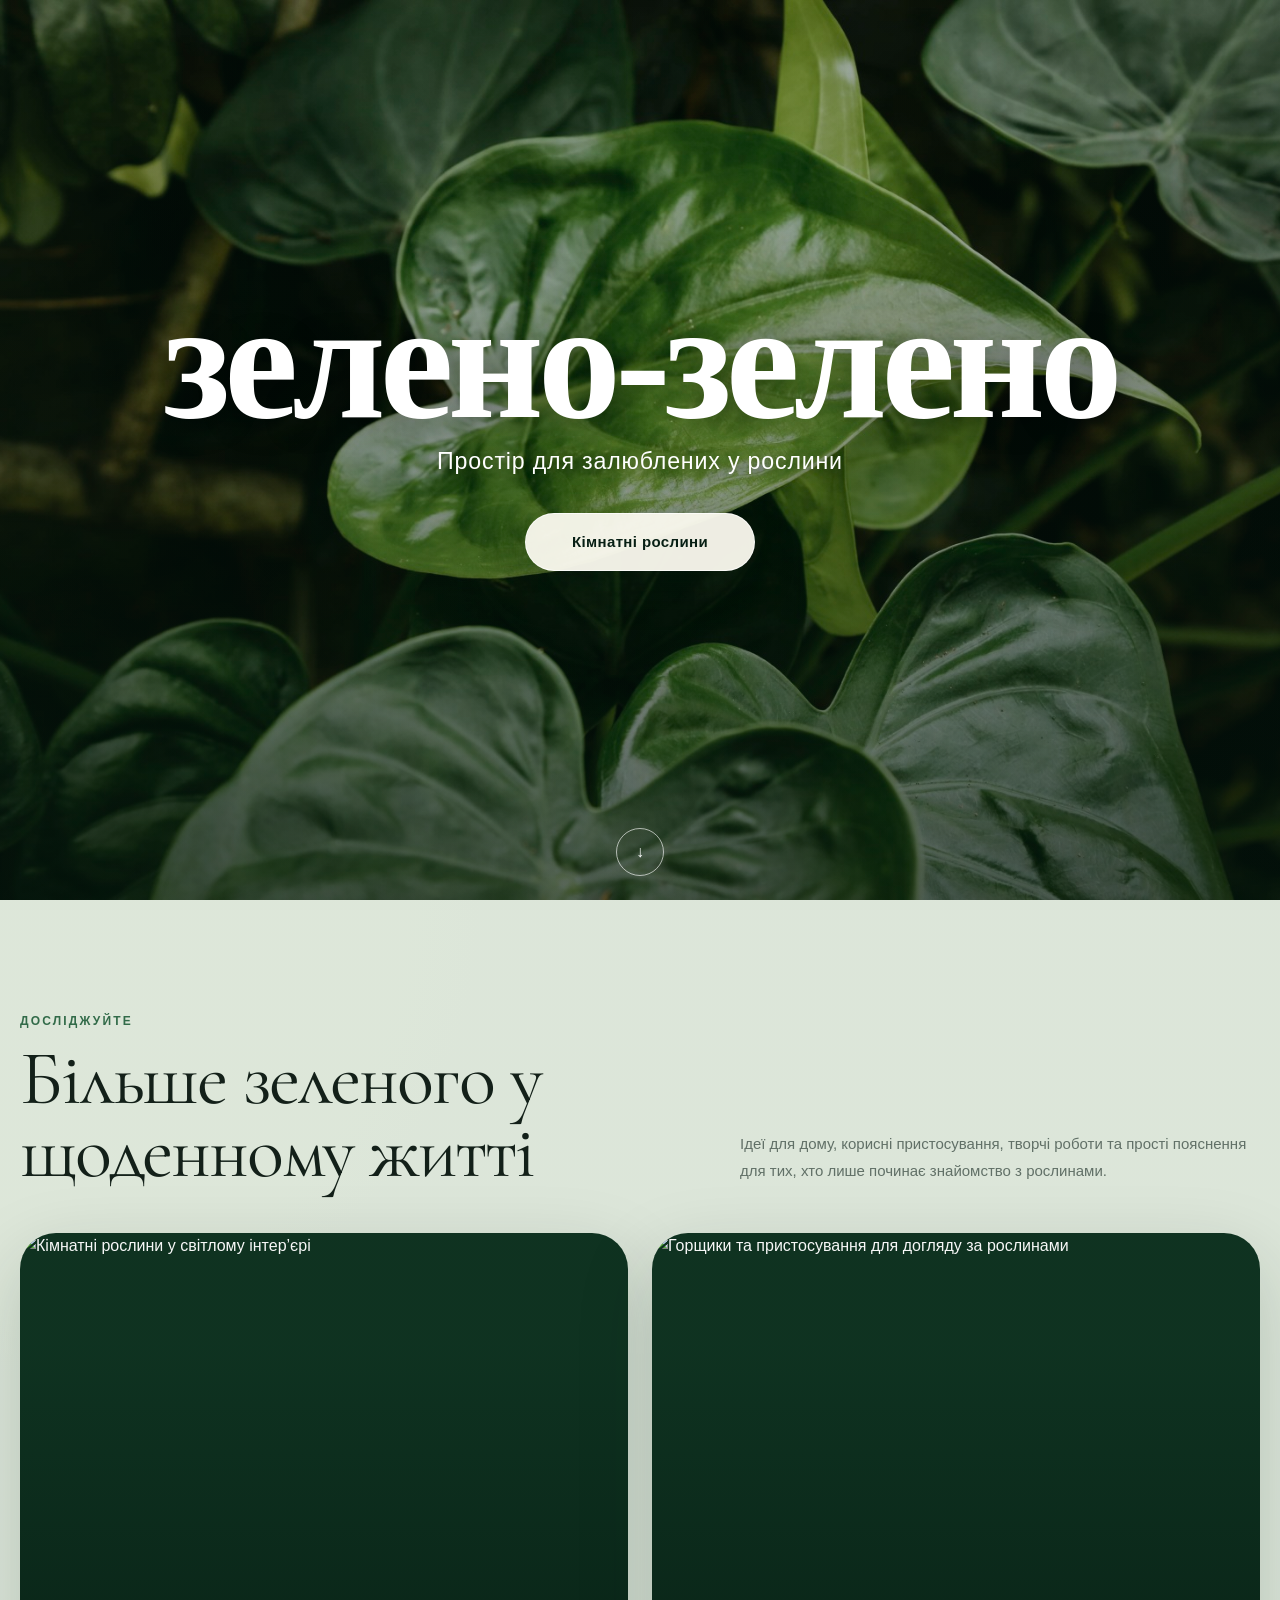
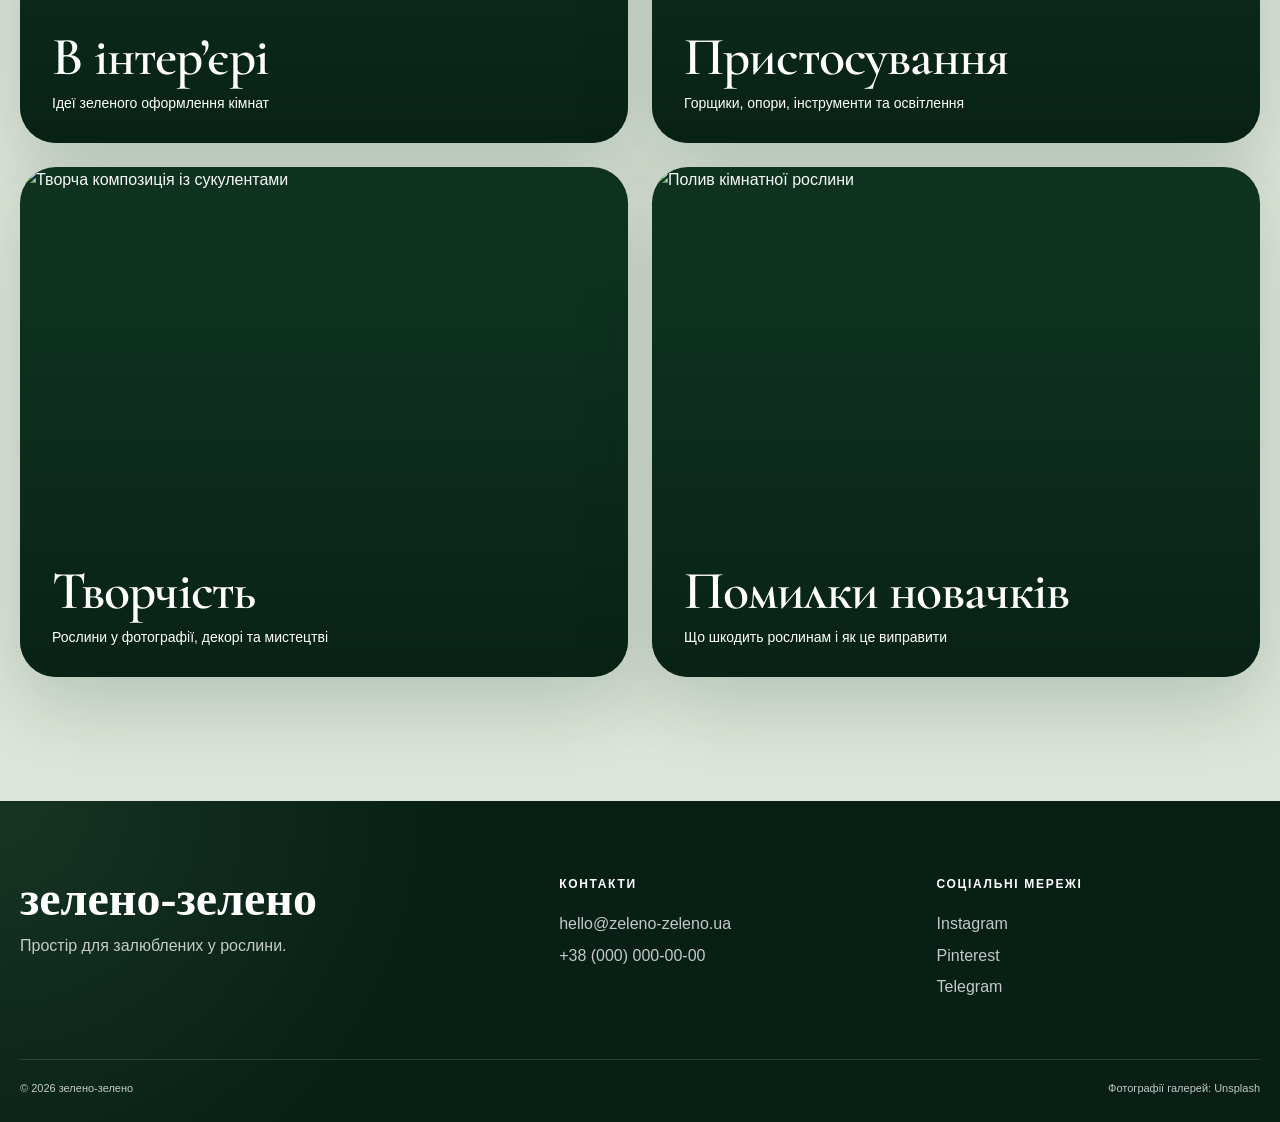
==== commit 0d7a34db: "Remove trailing dot from 'зелено-зелено'" ====
--- a/index.html
+++ b/index.html
@@ -8,7 +8,7 @@
     content="зелено-зелено — простір для залюблених у кімнатні рослини, зелені інтер’єри та творчість."
   >
 
-  <title>зелено-зелено. — простір для залюблених у рослини</title>
+  <title>зелено-зелено — простір для залюблених у рослини</title>
 
   <link rel="preconnect" href="https://fonts.googleapis.com">
   <link rel="preconnect" href="https://fonts.gstatic.com" crossorigin>
@@ -34,7 +34,7 @@
 
       <div class="home-hero__content">
         <h1 class="home-hero__title" id="home-title">
-          <span class="home-hero__title-main">зелено-зелено.</span>
+          <span class="home-hero__title-main">зелено-зелено</span>
           <span class="home-hero__title-subtitle">
             Простір для залюблених у рослини
           </span>
@@ -124,7 +124,7 @@
   <footer class="site-footer">
     <div class="container footer-grid">
       <div class="footer-about">
-        <a class="footer-brand" href="index.html">зелено-зелено.</a>
+        <a class="footer-brand" href="index.html">зелено-зелено</a>
         <p>Простір для залюблених у рослини.</p>
       </div>
 
@@ -143,7 +143,7 @@
     </div>
 
     <div class="container footer-bottom">
-      <span>© 2026 зелено-зелено.</span>
+      <span>© 2026 зелено-зелено</span>
       <span>Фотографії галерей: Unsplash</span>
     </div>
   </footer>
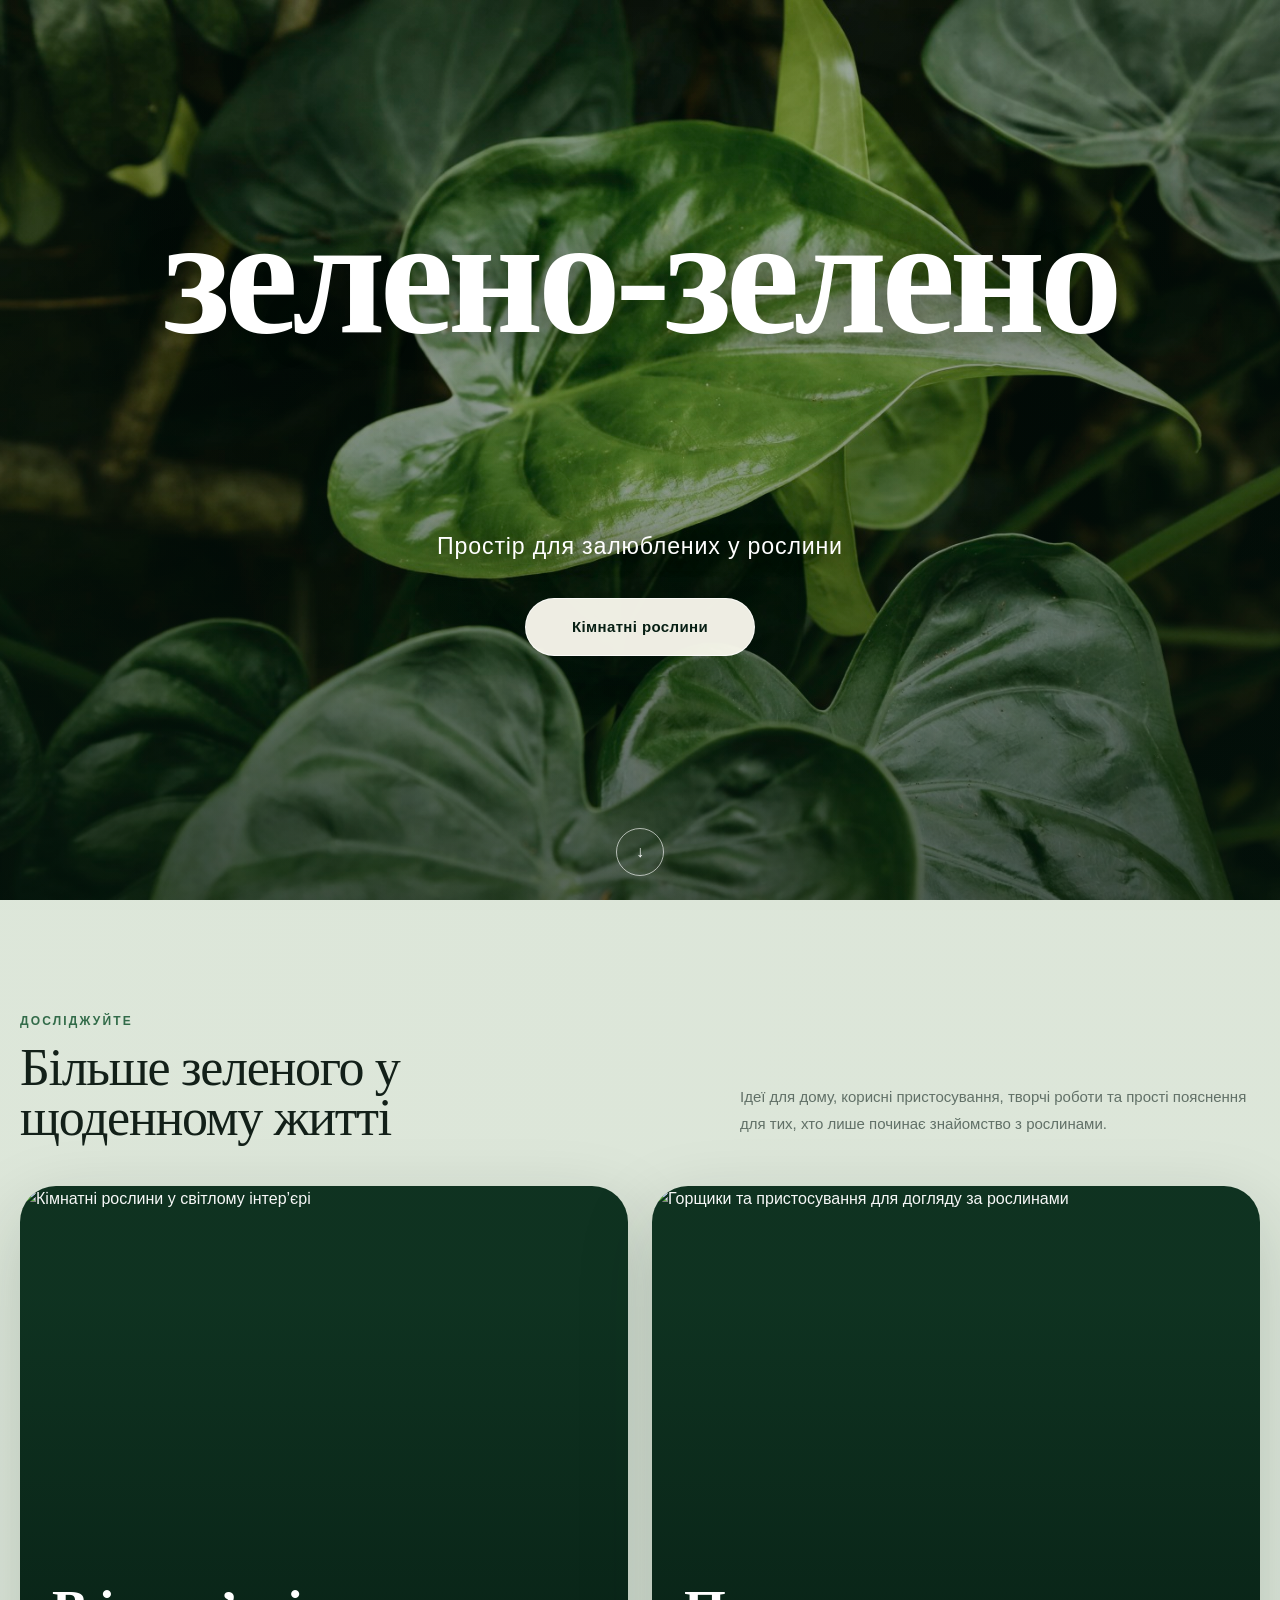
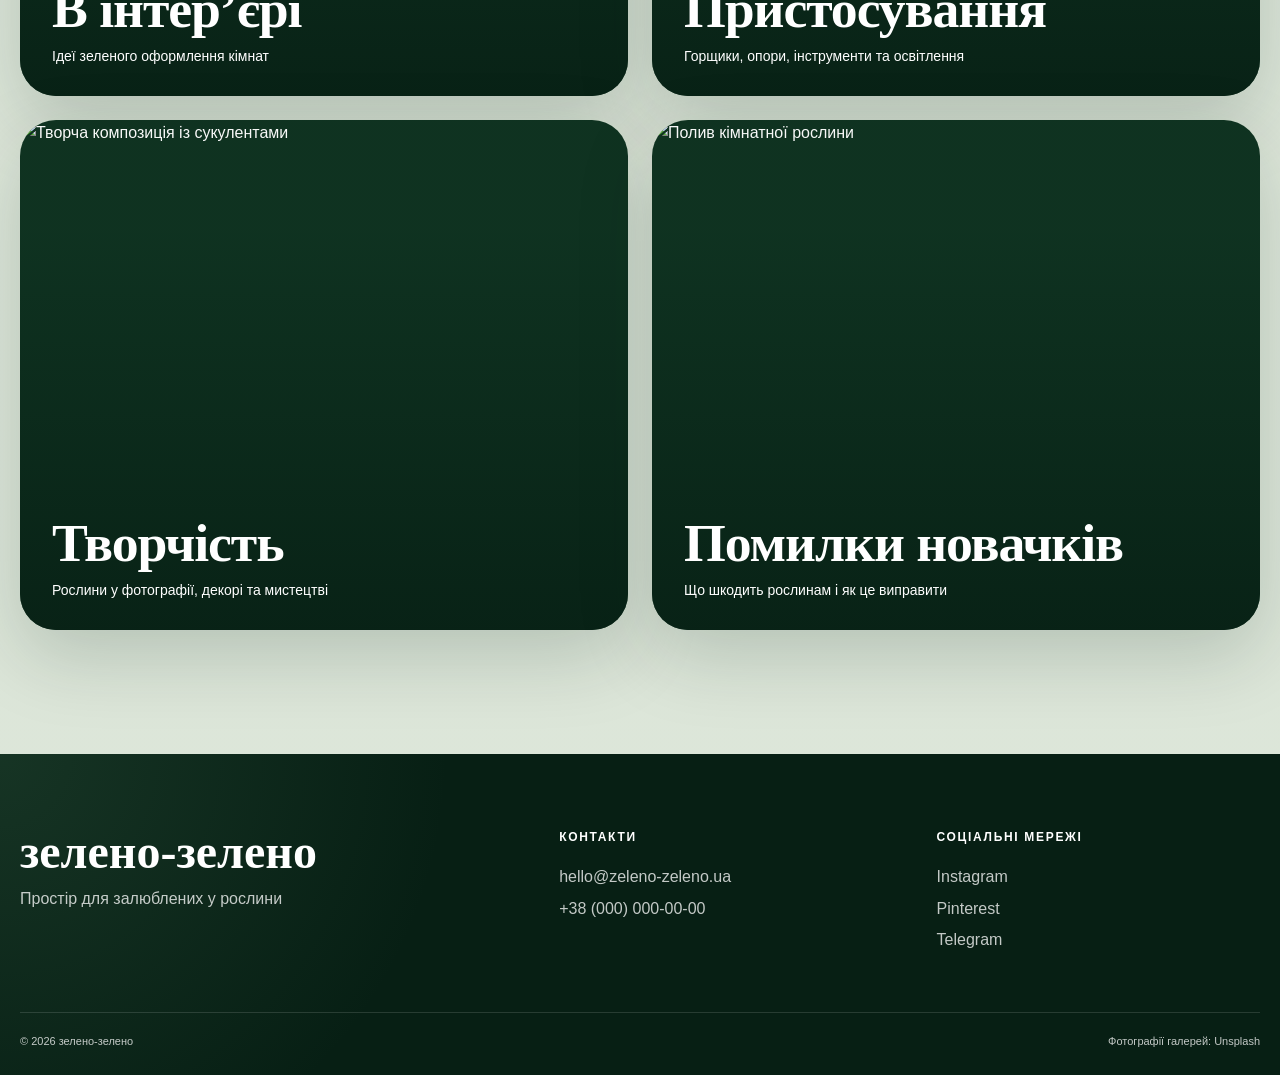
==== commit ced02046: "Refactor title and footer content in index.html Removed an empty paragraph tag and adjusted footer t" ====
--- a/index.html
+++ b/index.html
@@ -34,7 +34,9 @@
 
       <div class="home-hero__content">
         <h1 class="home-hero__title" id="home-title">
-          <span class="home-hero__title-main">зелено-зелено</span>
+          <span class="home-hero__title-main">зелено-зелено
+            <p></p>
+          </span>
           <span class="home-hero__title-subtitle">
             Простір для залюблених у рослини
           </span>
@@ -125,7 +127,7 @@
     <div class="container footer-grid">
       <div class="footer-about">
         <a class="footer-brand" href="index.html">зелено-зелено</a>
-        <p>Простір для залюблених у рослини.</p>
+        <p>Простір для залюблених у рослини</p>
       </div>
 
       <div class="footer-column">
--- a/style.css
+++ b/style.css
@@ -24,7 +24,7 @@
   --radius-md: 24px;
   --radius-lg: 36px;
   --font-body: "Century Gothic", "Trebuchet MS", Arial, sans-serif;
-  --font-display: "Cormorant Garamond", Georgia, serif;
+  --font-display: "Century Gothic", Georgia, serif;
   --font-handwritten: "Caveat", cursive;
 }
 
@@ -114,7 +114,7 @@
   display: flex;
   align-items: center;
   flex-direction: column;
-  gap: 18px;
+  gap: 22px;
   margin: 0 0 34px;
   font-weight: 400;
 }
@@ -228,8 +228,8 @@
 .section-intro h2 {
   margin: 0;
   font-family: var(--font-display);
-  font-size: clamp(3rem, 6vw, 5.25rem);
-  font-weight: 400;
+  font-size: clamp(3rem, 6vw, 3.25rem);
+  font-weight: 300;
   line-height: 0.95;
   letter-spacing: -0.025em;
   text-wrap: balance;
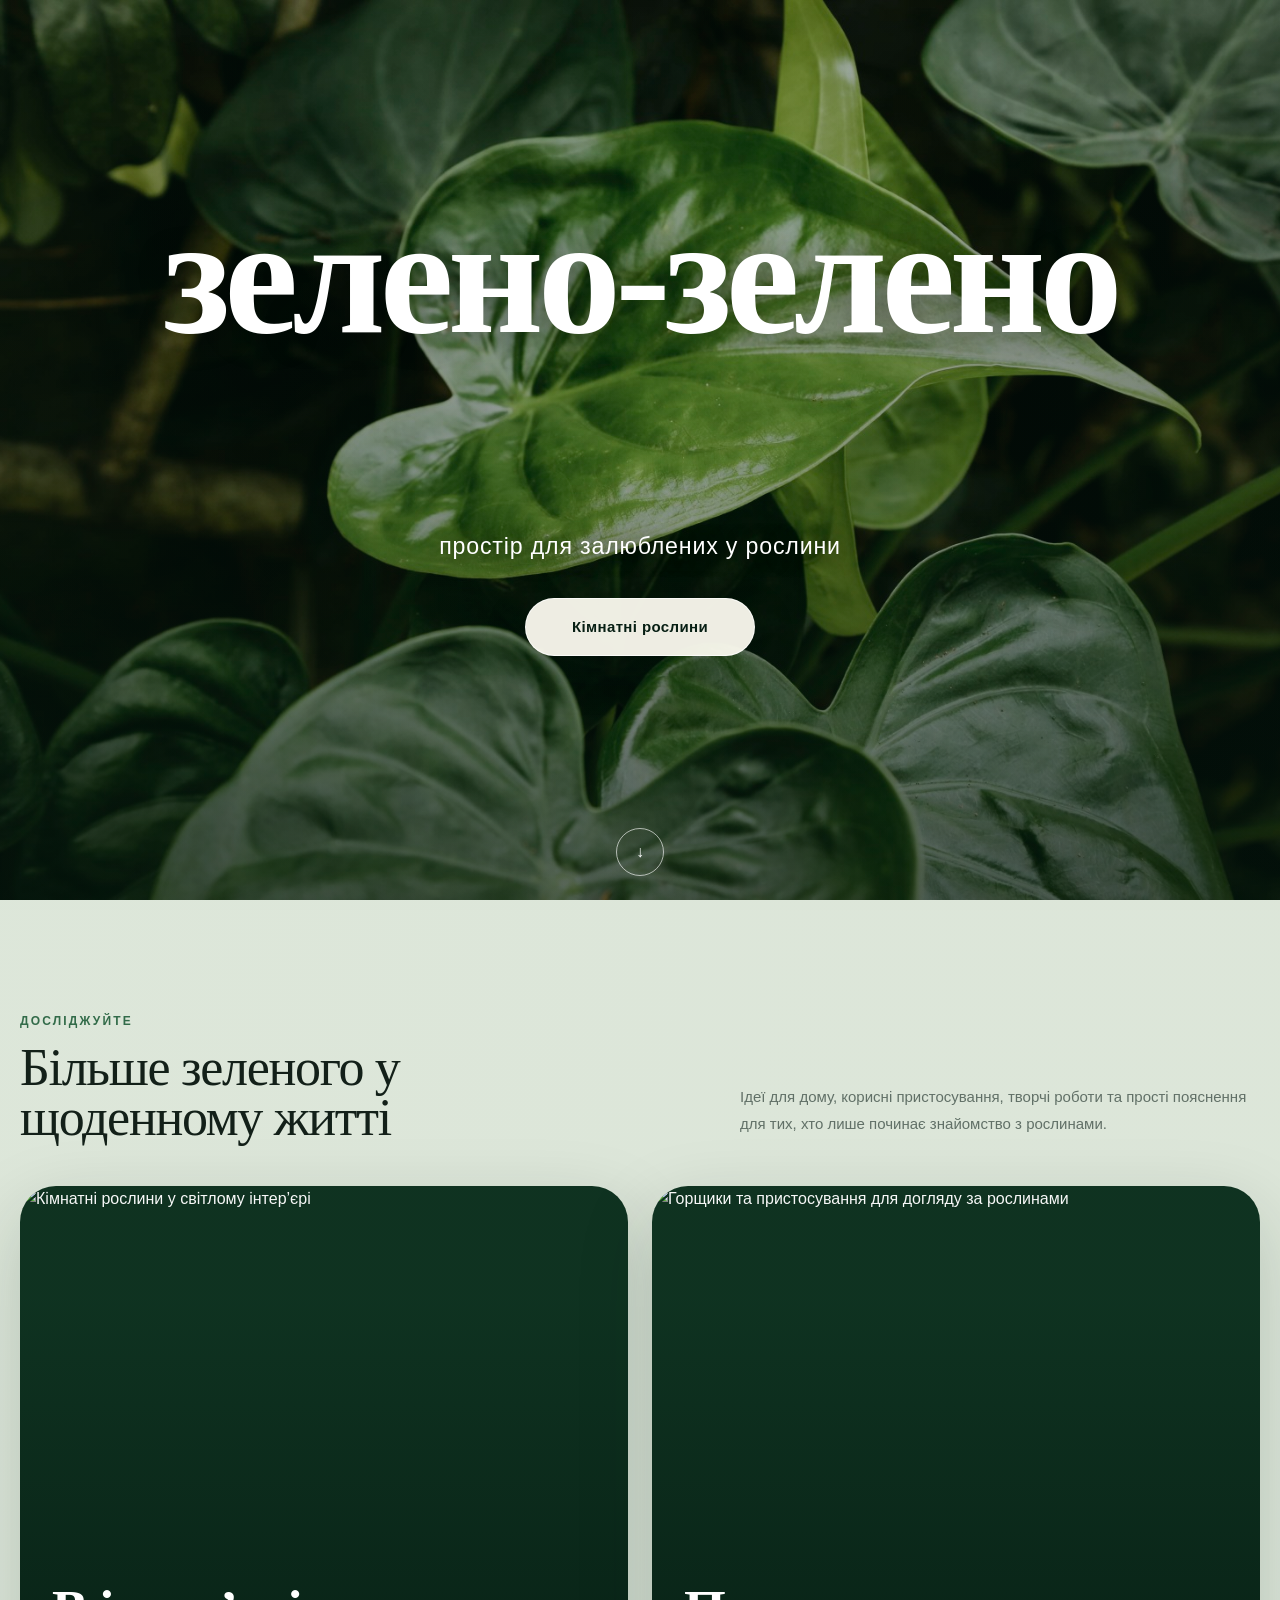
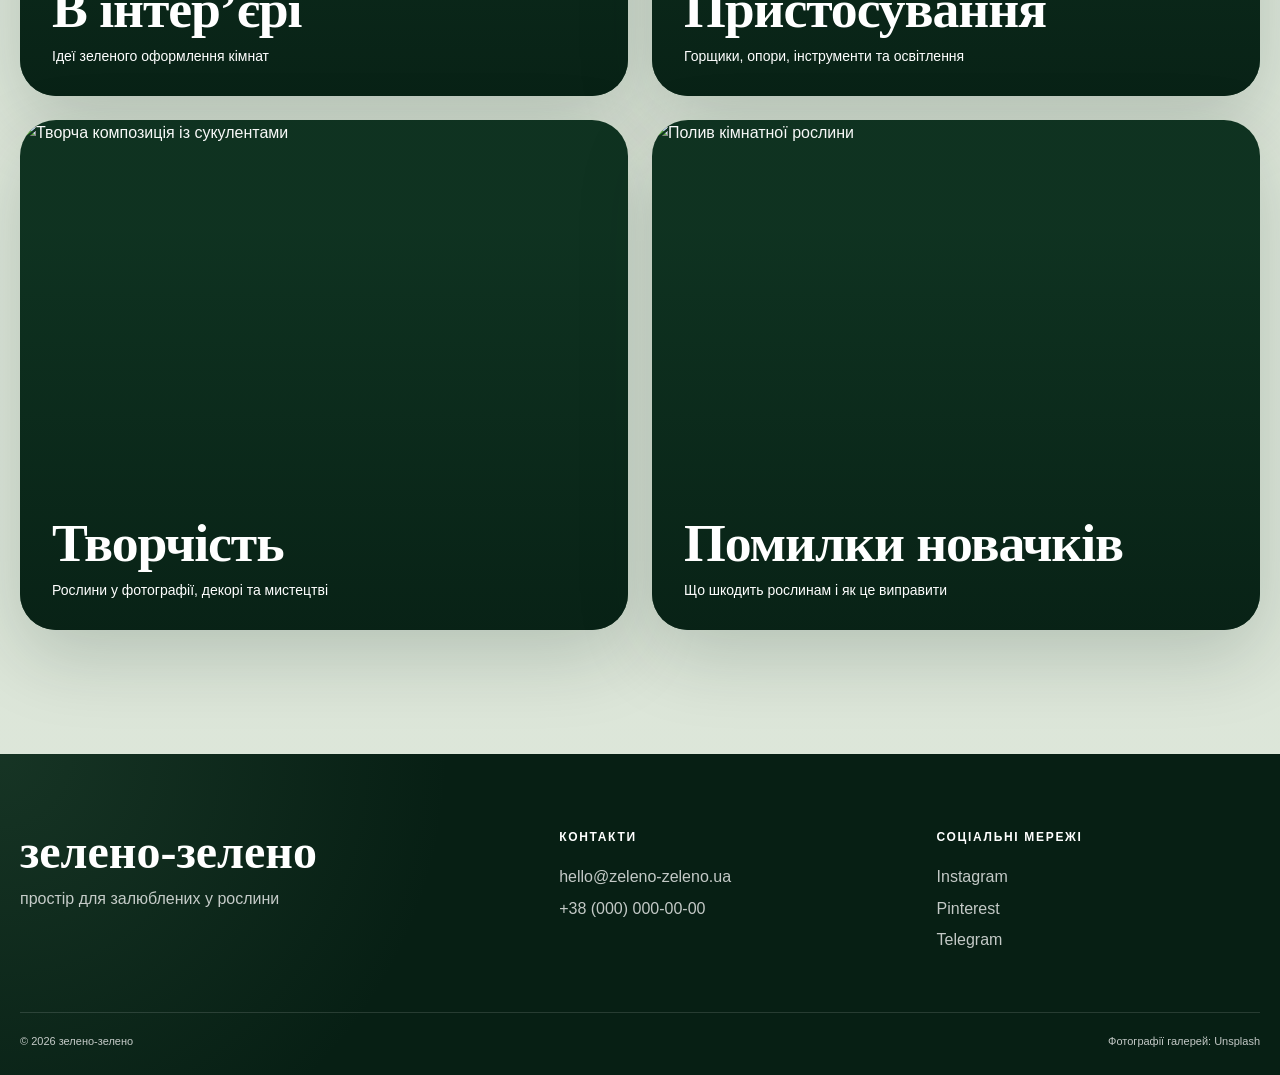
==== commit f1876da2: "Change capitalization in footer and hero section" ====
--- a/index.html
+++ b/index.html
@@ -38,7 +38,7 @@
             <p></p>
           </span>
           <span class="home-hero__title-subtitle">
-            Простір для залюблених у рослини
+            простір для залюблених у рослини
           </span>
         </h1>
 
@@ -127,7 +127,7 @@
     <div class="container footer-grid">
       <div class="footer-about">
         <a class="footer-brand" href="index.html">зелено-зелено</a>
-        <p>Простір для залюблених у рослини</p>
+        <p>простір для залюблених у рослини</p>
       </div>
 
       <div class="footer-column">
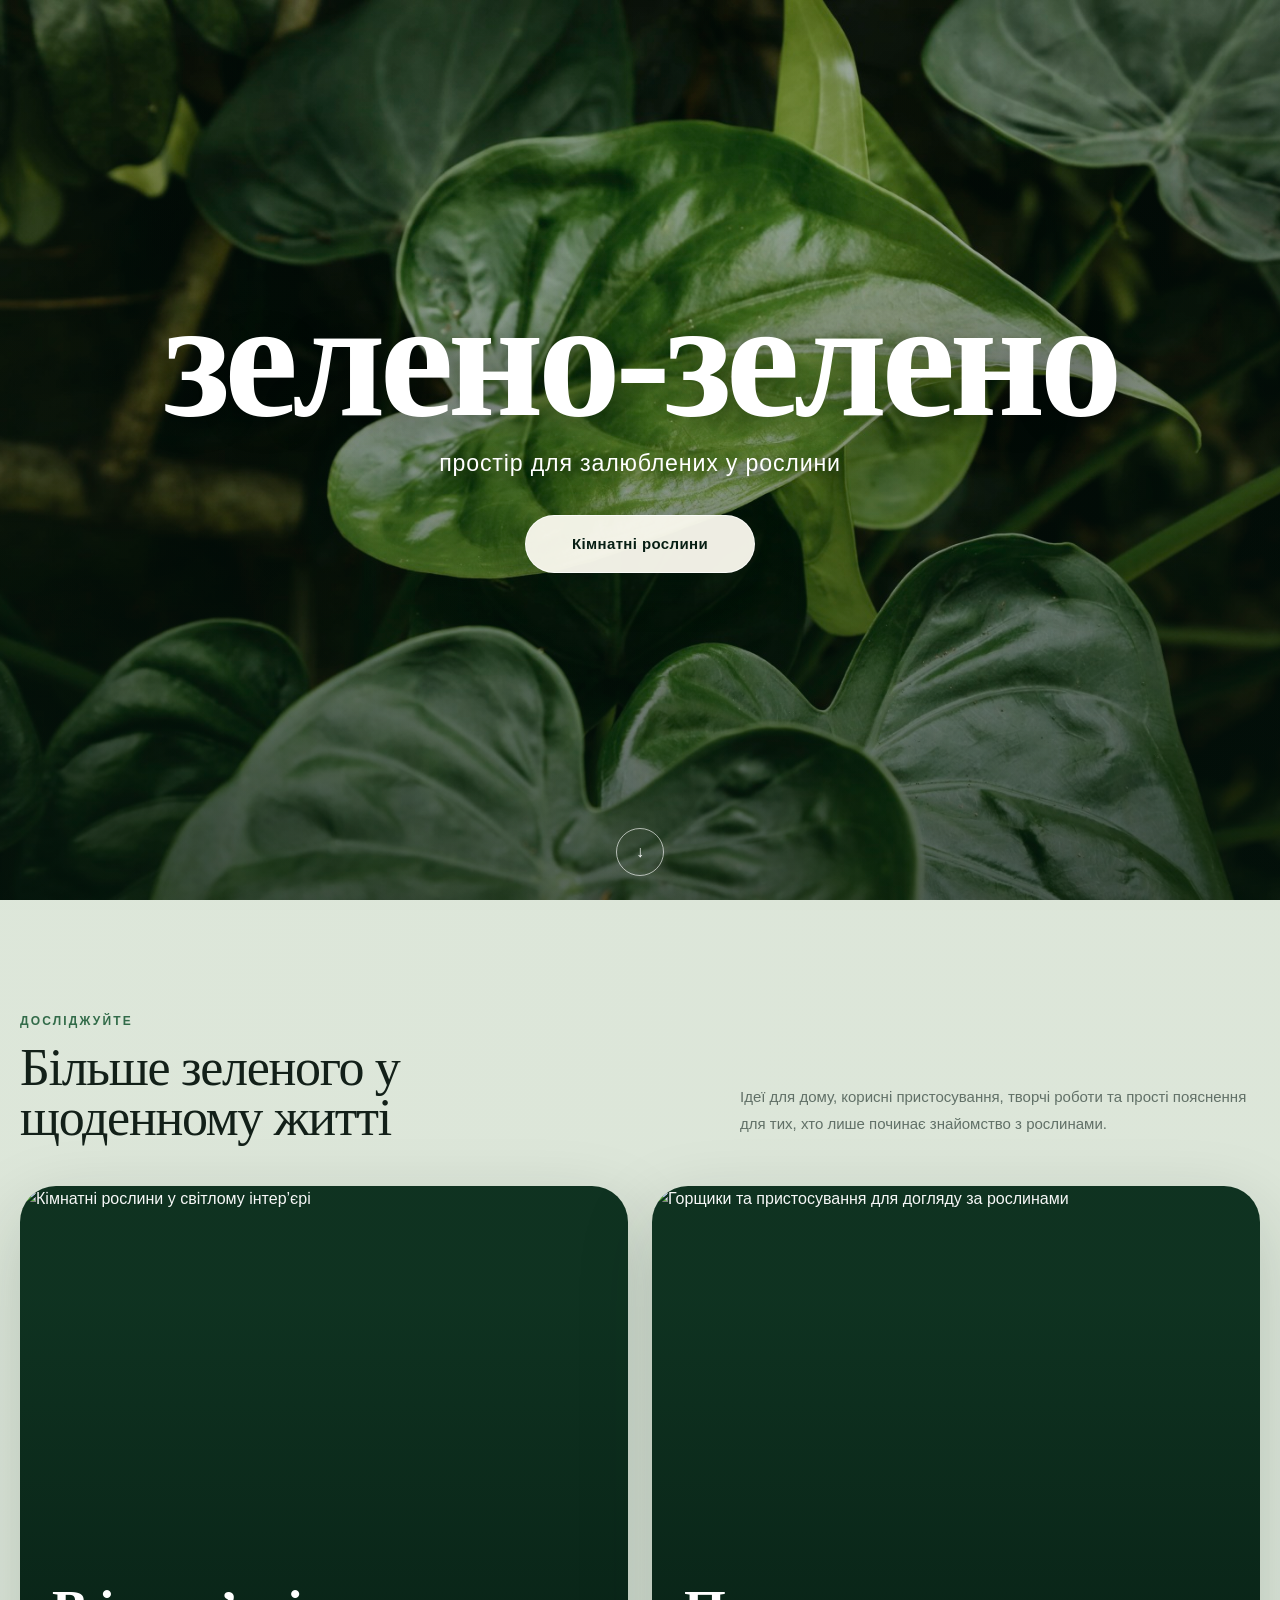
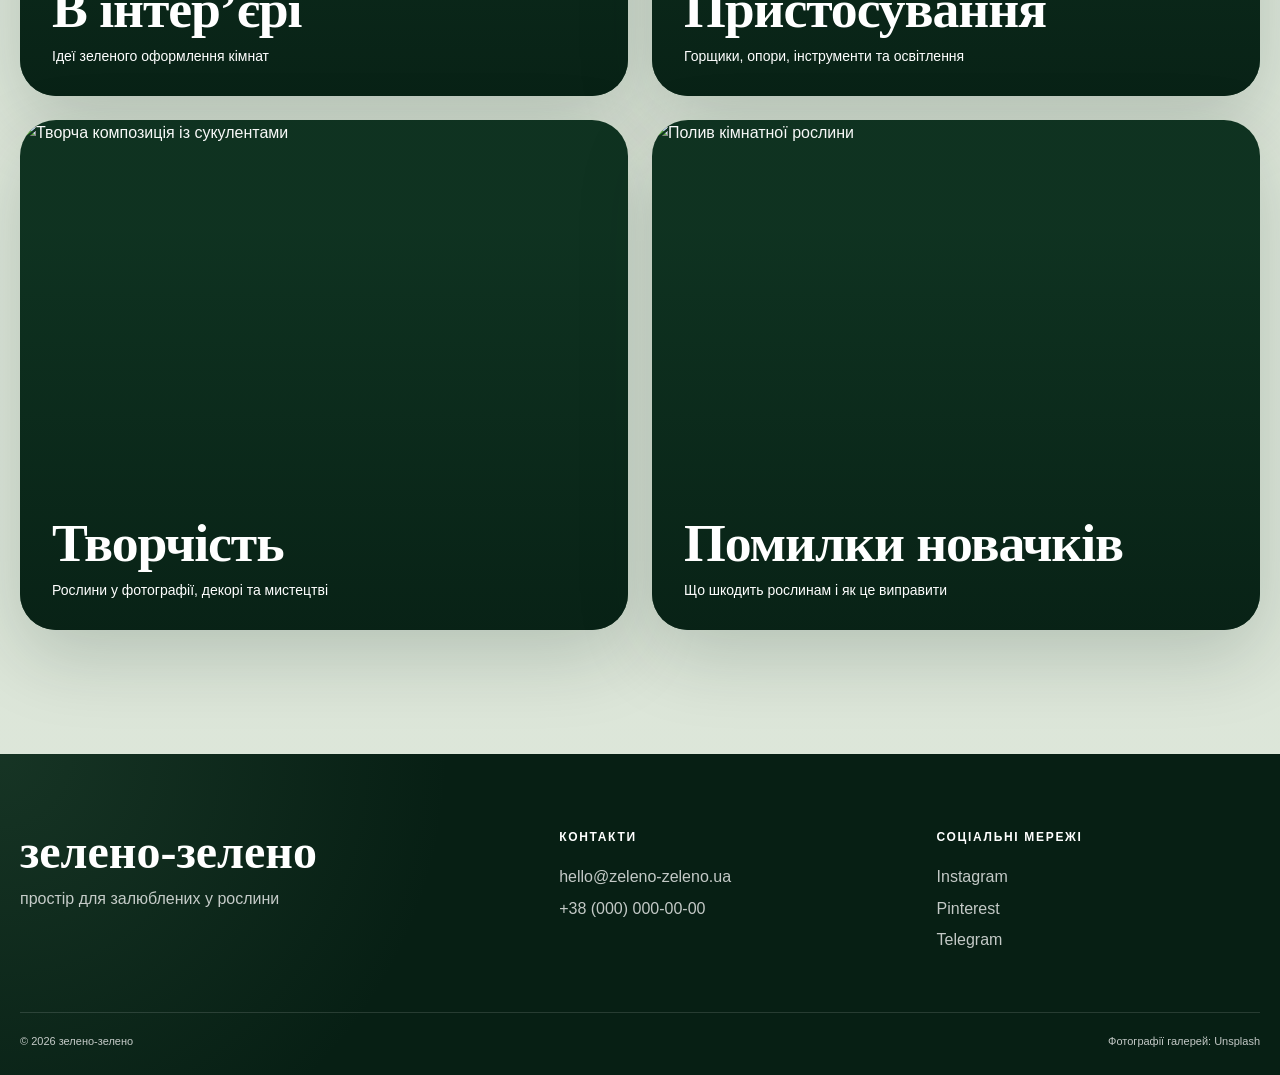
==== commit fbb0301b: "Remove empty paragraph tag in index.html Removed empty paragraph tag from home hero title." ====
--- a/index.html
+++ b/index.html
@@ -35,7 +35,6 @@
       <div class="home-hero__content">
         <h1 class="home-hero__title" id="home-title">
           <span class="home-hero__title-main">зелено-зелено
-            <p></p>
           </span>
           <span class="home-hero__title-subtitle">
             простір для залюблених у рослини
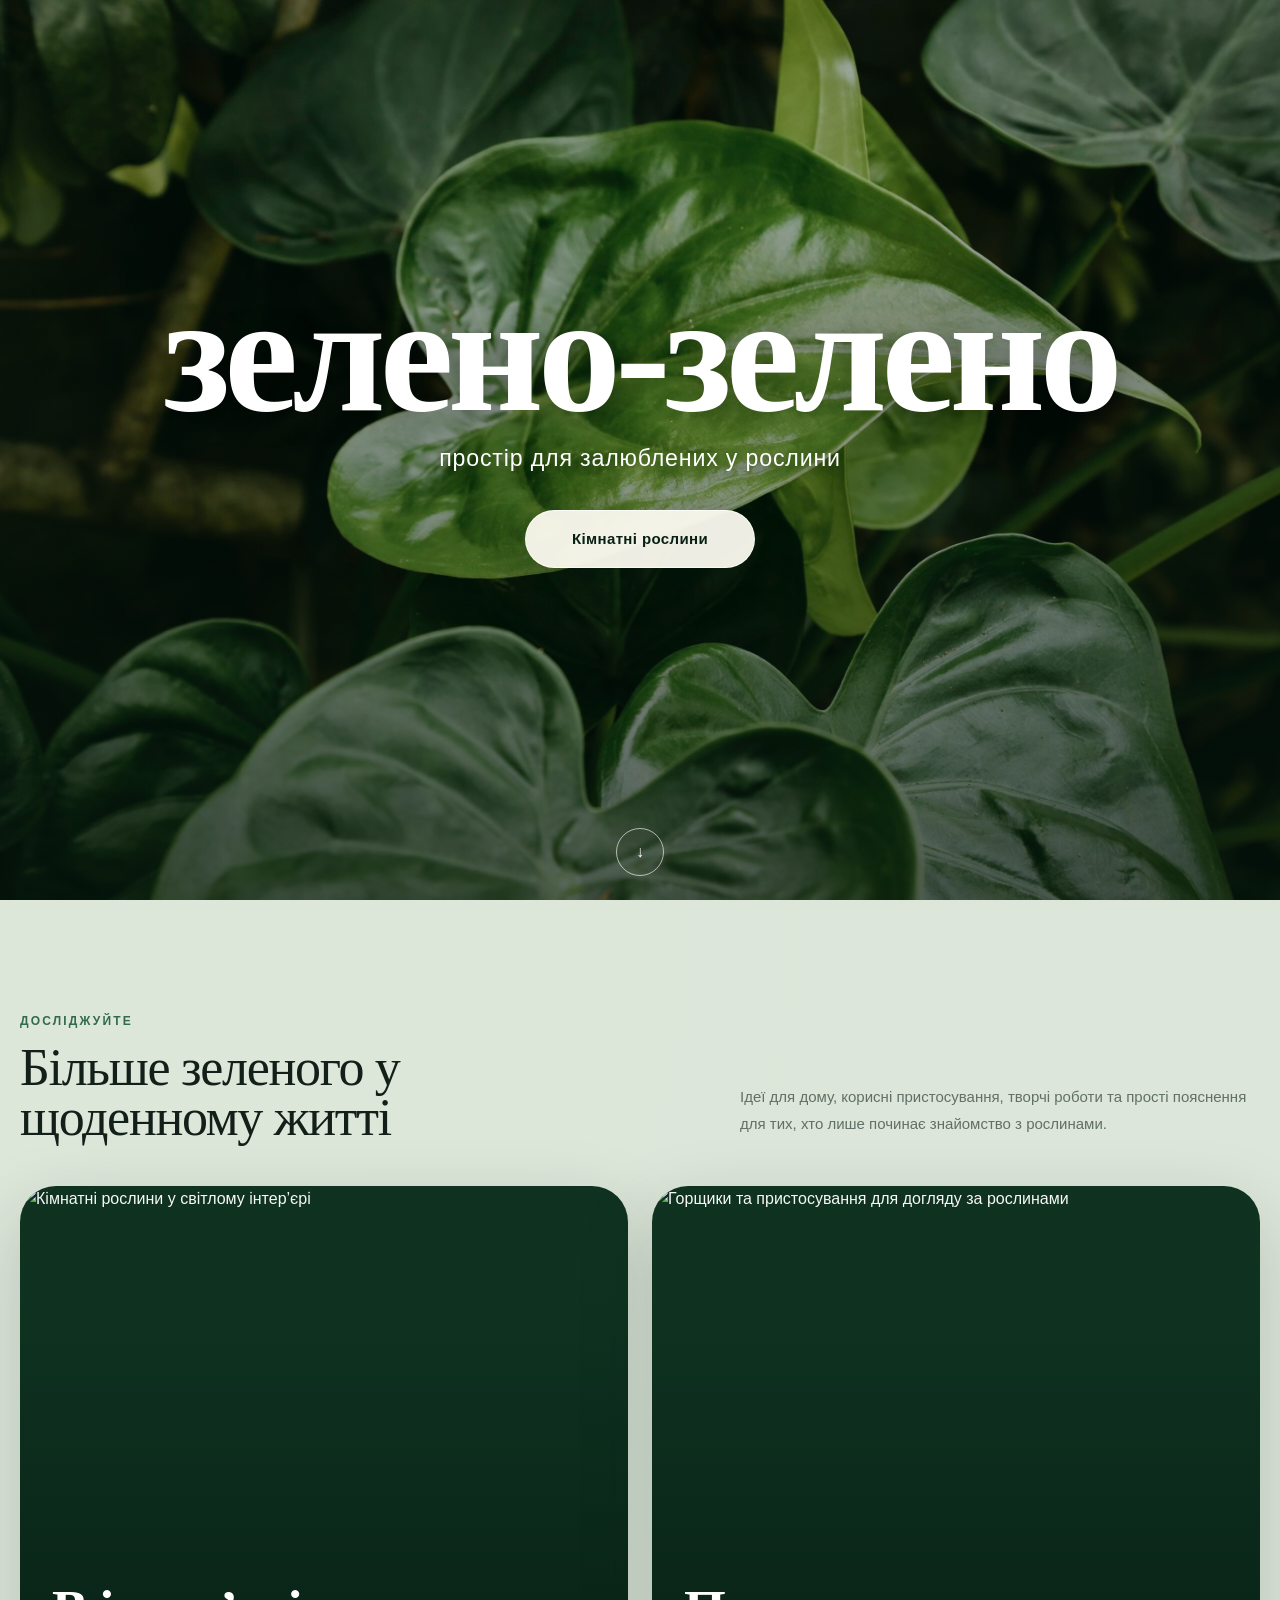
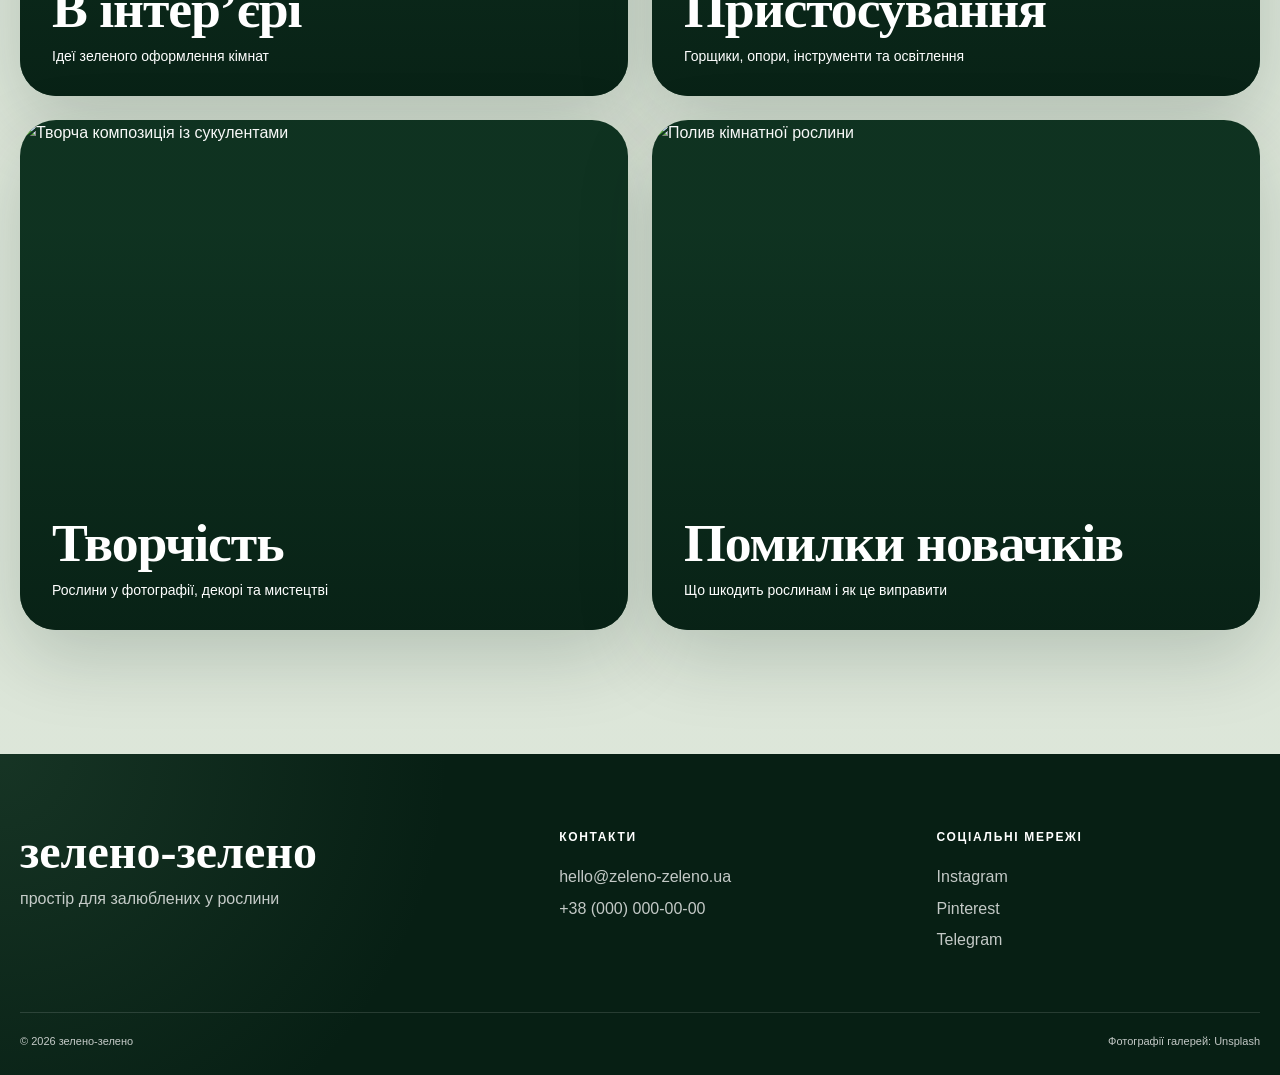
==== commit 49e7896b: "Install Vercel Web Analytics Implemented Vercel Web Analytics for static HTML website  ## Summary Su" ====
--- a/index.html
+++ b/index.html
@@ -150,5 +150,6 @@
   </footer>
 
   <script src="script.js"></script>
+  <script defer src="https://cdn.vercel-insights.com/v1/script.js"></script>
 </body>
 </html>
--- a/style.css
+++ b/style.css
@@ -106,7 +106,7 @@
   position: relative;
   z-index: 2;
   width: min(calc(100% - 32px), 1100px);
-  padding: 56px 0 88px;
+  padding: 46px 0 88px;
   text-align: center;
 }
 
